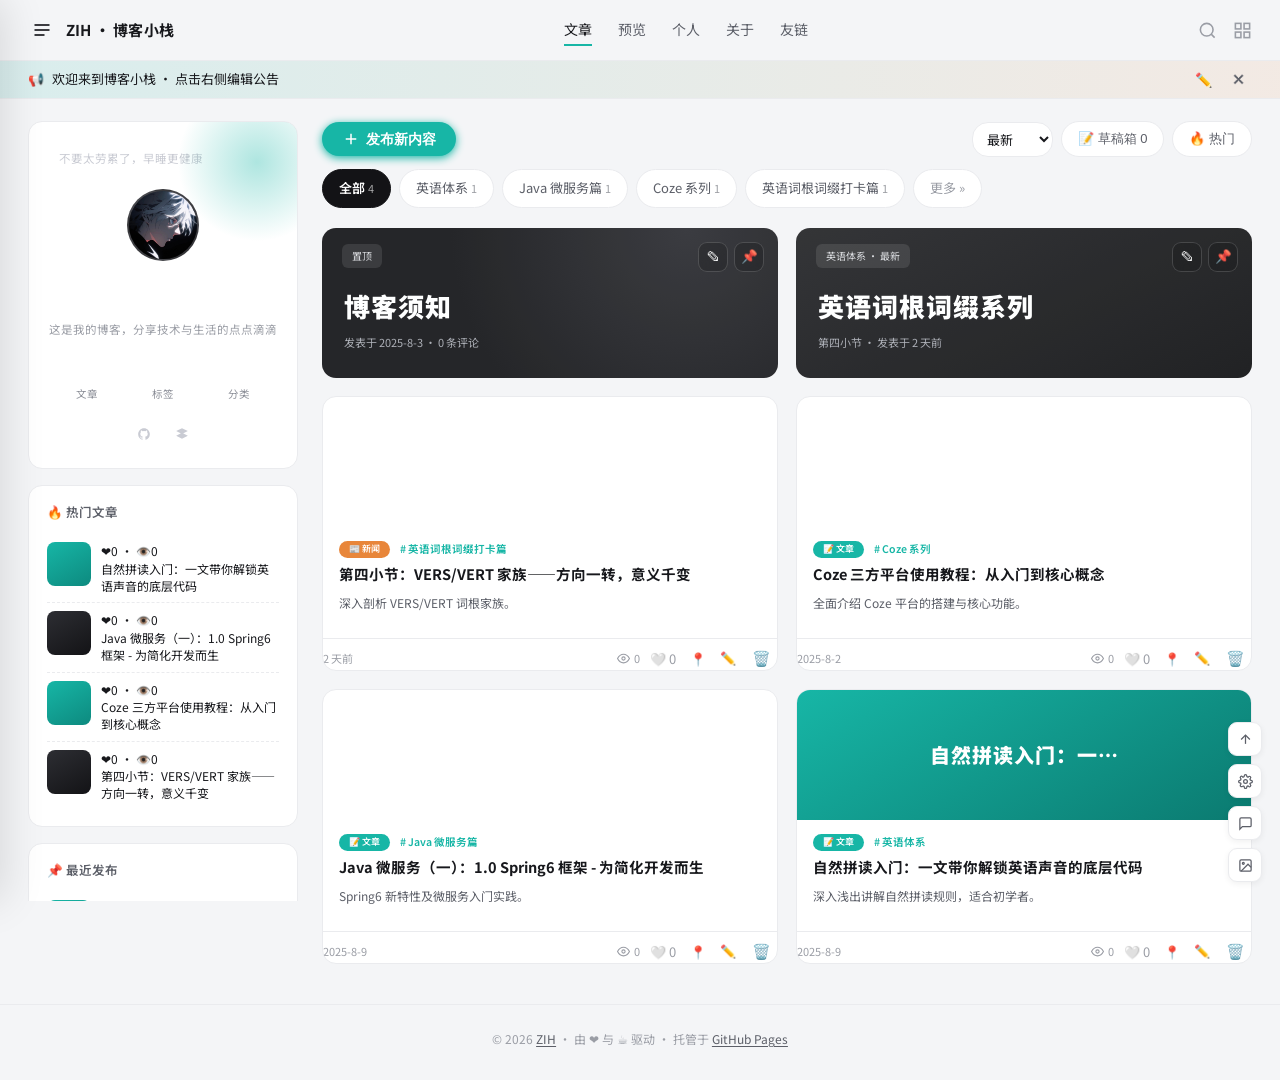
==== index.html @ 69319f66 "Add files via upload" ====
<!DOCTYPE html>
<html lang="zh-CN">
<head>
    <meta charset="UTF-8" />
    <meta name="viewport" content="width=device-width, initial-scale=1.0" />
    <title>ZIH · 博客小栈</title>
    <meta name="description" content="ZIH 的个人博客，分享技术与生活的点点滴滴" />
    <meta name="author" content="ZIH" />
    <meta name="theme-color" content="#17b6a6" />
    <meta property="og:type" content="website" />
    <meta property="og:title" content="ZIH · 博客小栈" />
    <meta property="og:description" content="分享技术与生活的点点滴滴" />
    <meta property="og:locale" content="zh_CN" />
    <meta name="twitter:card" content="summary" />
    <link rel="manifest" href="manifest.json" />
    <link rel="apple-touch-icon" href="data:image/svg+xml,<svg xmlns='http://www.w3.org/2000/svg' viewBox='0 0 100 100'><rect fill='%2317b6a6' width='100' height='100' rx='20'/><text y='68' x='50' text-anchor='middle' font-size='50' fill='white'>Z</text></svg>" />
    <link rel="preconnect" href="https://fonts.googleapis.com" />
    <link href="https://fonts.googleapis.com/css2?family=Noto+Sans+SC:wght@400;500;600;700;900&family=Zen+Kaku+Gothic+New:wght@500;700;900&display=swap" rel="stylesheet" />
    <link rel="icon" href="data:image/svg+xml,<svg xmlns='http://www.w3.org/2000/svg' viewBox='0 0 24 24' fill='none' stroke='%2317181c' stroke-width='2'><line x1='3' y1='6' x2='21' y2='6'/><line x1='3' y1='12' x2='21' y2='12'/><line x1='3' y1='18' x2='15' y2='18'/></svg>" />
    <link rel="alternate" type="application/rss+xml" title="ZIH 博客 RSS" href="#" id="rssLinkHint" />
    <link rel="stylesheet" href="css/style.css" />

</head>
<body>

    <!-- 阅读进度条 -->
    <div class="read-progress" id="readProgress" aria-hidden="true"></div>

    <!-- ===== TOP BAR ===== -->
    <header class="topbar">
        <div class="brand">
            <button class="sidebar-toggle" id="sidebarToggle" aria-label="切换侧边栏">
                <svg viewBox="0 0 24 24" fill="none" stroke="currentColor" stroke-width="2">
                    <line x1="3" y1="6" x2="21" y2="6" />
                    <line x1="3" y1="12" x2="21" y2="12" />
                    <line x1="3" y1="18" x2="21" y2="18" />
                </svg>
            </button>
            <button class="menu-toggle" id="menuToggle" aria-label="展开分类菜单">
                <svg viewBox="0 0 24 24" fill="none" stroke="currentColor" stroke-width="2">
                    <line x1="3" y1="6" x2="21" y2="6" />
                    <line x1="3" y1="12" x2="21" y2="12" />
                    <line x1="3" y1="18" x2="15" y2="18" />
                </svg>
            </button>
            <span class="brand-text">ZIH · 博客小栈</span>
        </div>
        <nav class="toplinks">
            <a href="#" data-tab="blog" class="active">文章</a>
            <a href="#" data-tab="gallery">预览</a>
            <a href="#" data-tab="personal">个人</a>
            <a href="#" data-tab="about">关于</a>
            <a href="#" data-tab="links">友链</a>
        </nav>
        <div class="topicons">
            <svg id="icon-search" viewBox="0 0 24 24" fill="none" stroke="currentColor" stroke-width="2" role="button" aria-label="搜索文章" title="点击查看文章">
                <circle cx="11" cy="11" r="8" />
                <line x1="21" y1="21" x2="16.65" y2="16.65" />
            </svg>
            <svg id="icon-grid" viewBox="0 0 24 24" fill="none" stroke="currentColor" stroke-width="2" role="button" aria-label="查看相册" title="点击查看相册">
                <rect x="3" y="3" width="7" height="7" />
                <rect x="14" y="3" width="7" height="7" />
                <rect x="14" y="14" width="7" height="7" />
                <rect x="3" y="14" width="7" height="7" />
            </svg>
        </div>
    </header>

    <!-- 公告条 -->
    <div class="announce-bar" id="announceBar">
        <span class="announce-icon">📢</span>
        <span class="announce-text" id="announceText" contenteditable="false">欢迎来到博客小栈 · 点击右侧编辑公告</span>
        <button type="button" class="announce-edit" id="announceEditBtn" title="编辑公告">✏️</button>
        <button type="button" class="announce-close" id="announceCloseBtn" title="关闭">✕</button>
    </div>

    <!-- ===== 分类侧滑菜单 ===== -->
    <div class="menu-overlay" id="menuOverlay"></div>
    <div class="menu-panel" id="menuPanel">
        <div class="menu-header">
            <h3>📂 分类</h3>
            <button class="close-btn" id="menuCloseBtn">✕</button>
        </div>
        <div class="menu-body" id="menuBody"></div>
        <div class="menu-footer">
            <span>共 <span id="menuTotalPosts">0</span> 篇文章</span>
        </div>
    </div>

    <!-- ===== 移动端侧边栏遮罩 ===== -->
    <div class="sidebar-overlay" id="sidebarOverlay"></div>

    <!-- ===== MAIN LAYOUT ===== -->
    <div class="shell">

        <!-- SIDEBAR -->
        <aside class="sidebar-wrapper" id="sidebarWrapper">
            <div class="sidebar-scroll">
                <div class="card profile">
                    <span class="greet" id="sidebarGreet" contenteditable="true" title="点击编辑问候语">不要太劳累了，早睡更健康</span>
                    <div class="avatar-wrapper" id="avatarUpload" title="点击上传头像">
                        <div class="avatar-content" id="avatarContent">
                            <svg viewBox="0 0 24 24" fill="none" stroke="currentColor" stroke-width="1.6">
                                <circle cx="12" cy="8" r="4" />
                                <path d="M4 21c0-4.4 3.6-8 8-8s8 3.6 8 8" />
                            </svg>
                            <img id="avatarImg" src="" alt="头像" style="display:none;" />
                        </div>
                        <div class="avatar-hint">点击更换</div>
                        <div class="avatar-badge">✎</div>
                    </div>
                    <input type="file" id="avatarInput" accept="image/*" style="display:none;" />
                    <div class="pname-wrap">
                        <div class="pname" id="profileName" contenteditable="true" spellcheck="false">ZIH</div>
                        <span class="edit-hint">点击编辑名字</span>
                    </div>
                    <div class="pbio">这是我的博客，分享技术与生活的点点滴滴</div>
                    <div class="pstats">
                        <div><b id="total-articles">0</b><span>文章</span></div>
                        <div><b>23</b><span>标签</span></div>
                        <div><b>41</b><span>分类</span></div>
                    </div>
                    <div class="psocial">
                        <a href="#" aria-label="GitHub">
                            <svg viewBox="0 0 24 24" fill="currentColor">
                                <path d="M12 2C6.48 2 2 6.58 2 12.25c0 4.53 2.87 8.37 6.84 9.73.5.1.68-.22.68-.5v-1.75c-2.78.62-3.37-1.36-3.37-1.36-.46-1.2-1.11-1.52-1.11-1.52-.91-.64.07-.63.07-.63 1 .07 1.53 1.05 1.53 1.05.9 1.57 2.34 1.12 2.91.86.09-.66.35-1.12.64-1.38-2.22-.26-4.56-1.14-4.56-5.07 0-1.12.39-2.04 1.03-2.76-.1-.26-.45-1.31.1-2.72 0 0 .84-.28 2.75 1.05a9.3 9.3 0 0 1 5 0c1.9-1.33 2.75-1.05 2.75-1.05.55 1.41.2 2.46.1 2.72.64.72 1.03 1.64 1.03 2.76 0 3.94-2.34 4.8-4.57 5.06.36.32.68.94.68 1.9v2.82c0 .28.18.6.69.5C19.13 20.6 22 16.77 22 12.25 22 6.58 17.52 2 12 2Z" />
                            </svg>
                        </a>
                        <a href="#" aria-label="RSS">
                            <svg viewBox="0 0 24 24" fill="currentColor">
                                <path d="M12 2 2 7l10 5 10-5-10-5Zm0 8L2 15l10 5 10-5-10-5Z" />
                            </svg>
                        </a>
                    </div>
                </div>

                <div class="card sidebox">
                    <h4>🔥 热门文章</h4>
                    <div id="hot-posts"></div>
                </div>
                <div class="card sidebox">
                    <h4>📌 最近发布</h4>
                    <div id="recent-posts"></div>
                </div>

                <div class="card quote-card">
                    <h4>💬 今日一言</h4>
                    <p class="daily-quote" id="dailyQuote">加载中…</p>
                    <button type="button" class="quote-refresh" id="quoteRefresh" title="换一句">换一句</button>
                </div>

                <div class="card music-card">
                    <h4>🎵 音乐框</h4>
                    <div class="music-upload-area" id="musicUploadArea">
                        <span>点击上传音乐</span>
                        <input type="file" id="musicInput" accept="audio/*" style="display:none;" />
                    </div>
                    <div class="music-controls" id="musicControls">
                        <audio id="audioPlayer" loop style="display:none;"></audio>
                        <div class="row">
                            <button class="btn-play" id="playBtn">▶ 播放</button>
                            <span class="music-status" id="musicStatus">未加载</span>
                            <span class="music-time" id="musicTime">00:00 / 00:00</span>
                        </div>
                        <div class="music-progress" id="progressBar">
                            <div class="progress-fill" id="progressFill"></div>
                        </div>
                        <div class="row" style="margin-top:6px;">
                            <div class="music-volume">
                                <span>🔊</span>
                                <input type="range" id="volumeSlider" min="0" max="1" step="0.05" value="0.8" />
                            </div>
                            <span class="spacer"></span>
                            <button type="button" class="loop-btn active" id="loopBtn" title="循环播放">🔁</button>
                            <button class="delete-btn" id="deleteMusicBtn" title="删除音乐" style="font-size:13px;">🗑️</button>
                        </div>
                    </div>
                </div>

                <div class="card ai-card">
                    <h4>🤖 AI · 在线客服</h4>
                    <div class="ai-mode-toggle">
                        <button class="mode-btn active" data-mode="ai">🤖 AI</button>
                        <button class="mode-btn" data-mode="human">👤 人工</button>
                    </div>
                    <div class="ai-chat-box" id="aiChatBox">
                        <div class="msg bot">你好！我是 AI 助手，有什么可以帮助你的？</div>
                    </div>
                    <div class="ai-input-row">
                        <input type="text" id="aiInput" placeholder="输入消息..." autocomplete="off" />
                        <button type="button" id="aiSendBtn" onclick="window.aiSend && window.aiSend(event)">发送</button>
                    </div>
                    <div class="ai-status" id="aiStatus">当前模式：AI 自动回复</div>
                </div>

                <div class="card data-card">
                    <h4>💾 数据管理</h4>
                    <div class="data-actions">
                        <button class="btn-export" id="exportDataBtn">📤 导出数据</button>
                        <button class="btn-import" id="importDataBtn">📥 导入数据</button>
                        <button class="btn-export" id="exportRssBtn" type="button" style="background:#e8863a;">📡 导出 RSS</button>
                        <input type="file" id="importFileInput" accept=".json" style="display:none;" />
                    </div>
                    <div class="data-hint">
                        💡 导出 JSON 备份；RSS 可订阅。也可从下方粘贴远程 JSON 地址同步。
                    </div>
                    <div class="cloud-sync-row">
                        <input type="url" id="cloudJsonUrl" placeholder="远程 JSON 地址（如 Gist raw）" />
                        <button type="button" class="btn-import" id="cloudPullBtn">☁️ 拉取</button>
                    </div>
                </div>

                <div class="card data-card">
                    <h4>📊 访问统计</h4>
                    <div class="visit-stats" id="visitStats">
                        <div><b id="statToday">0</b><span>今日</span></div>
                        <div><b id="statTotal">0</b><span>累计</span></div>
                        <div><b id="statPosts">0</b><span>文章</span></div>
                    </div>
                    <div class="data-hint">仅统计本机浏览器访问（localStorage）</div>
                </div>

                <div class="card theme-card">
                    <h4>🎨 主题切换</h4>
                    <div class="theme-grid" id="themeGrid">
                        <button class="theme-btn active" data-theme="light" title="白天">
                            <span class="theme-dot" style="background:#f4f5f7;border-color:#eaebee;"></span>
                            <span class="theme-name">☀️ 白天</span>
                        </button>
                        <button class="theme-btn" data-theme="dark" title="黑夜">
                            <span class="theme-dot" style="background:#1a1a1e;border-color:#2a2a30;"></span>
                            <span class="theme-name">🌙 黑夜</span>
                        </button>
                        <button class="theme-btn" data-theme="warm" title="暖阳">
                            <span class="theme-dot" style="background:#fdf6ee;border-color:#f0e6d8;"></span>
                            <span class="theme-name">🌅 暖阳</span>
                        </button>
                        <button class="theme-btn" data-theme="forest" title="森林">
                            <span class="theme-dot" style="background:#eef5ee;border-color:#d8e8d8;"></span>
                            <span class="theme-name">🌲 森林</span>
                        </button>
                        <button class="theme-btn" data-theme="ocean" title="海洋">
                            <span class="theme-dot" style="background:#eef4f8;border-color:#d8e4ec;"></span>
                            <span class="theme-name">🌊 海洋</span>
                        </button>
                        <button class="theme-btn" data-theme="sakura" title="樱花">
                            <span class="theme-dot" style="background:#fdf0f0;border-color:#f0d8d8;"></span>
                            <span class="theme-name">🌸 樱花</span>
                        </button>
                        <button class="theme-btn" data-theme="violet" title="紫罗兰">
                            <span class="theme-dot" style="background:#f4eef8;border-color:#e8d8ec;"></span>
                            <span class="theme-name">💜 紫罗兰</span>
                        </button>
                        <button class="theme-btn" data-theme="system" title="跟随系统">
                            <span class="theme-dot" style="background:linear-gradient(135deg,#f4f5f7 50%,#1a1a1e 50%);border-color:#9a9da5;"></span>
                            <span class="theme-name">💻 系统</span>
                        </button>
                    </div>
                    <div class="theme-current" id="themeCurrent">当前主题：<strong>☀️ 白天</strong></div>
                    <label class="holiday-toggle"><input type="checkbox" id="holidayThemeToggle" checked /> 节日自动换肤</label>
                </div>

            </div>
        </aside>

        <!-- MAIN CONTENT -->
        <main>
            <div id="blog-content" class="active">
                <div class="search-bar" id="searchBar">
                    <div class="search-input-wrap">
                        <svg class="search-icon" viewBox="0 0 24 24" fill="none" stroke="currentColor" stroke-width="2">
                            <circle cx="11" cy="11" r="8" />
                            <line x1="21" y1="21" x2="16.65" y2="16.65" />
                        </svg>
                        <input type="text" id="searchInput" placeholder="搜索标题、分类、摘要、正文..." autocomplete="off" />
                        <button type="button" class="search-clear" id="searchClear" title="清除" style="display:none;">✕</button>
                    </div>
                    <span class="search-hint" id="searchHint"></span>
                </div>
                <div class="toolbar">
                    <button class="btn-publish" id="openPublishBtn">
                        <svg viewBox="0 0 24 24" fill="none" stroke="currentColor" stroke-width="2">
                            <path d="M12 5v14" />
                            <path d="M5 12h14" />
                        </svg>
                        发布新内容
                    </button>
                    <div class="toolbar-right">
                        <select id="sortSelect" class="sort-select" title="排序">
                            <option value="newest">最新</option>
                            <option value="likes">按点赞</option>
                            <option value="views">按阅读</option>
                        </select>
                        <button type="button" class="pill" id="draftBoxBtn">📝 草稿箱 <span id="draftCount">0</span></button>
                        <button type="button" class="pill" id="hotListBtn">🔥 热门</button>
                    </div>
                    <div class="pillbar" id="pillbar"></div>
                </div>

                <div class="featured" id="featuredCards">
                    <div class="fcard dark1" data-featured-id="notice">
                        <div class="fcard-tools">
                            <button type="button" class="fcard-tool" data-featured-edit="notice" title="自定义">✎</button>
                            <button type="button" class="fcard-tool" data-featured-pin="notice" title="置顶">📌</button>
                        </div>
                        <span class="tag" data-featured-field="tag">置顶</span>
                        <div class="big" data-featured-field="title">博客须知</div>
                        <div class="meta" data-featured-field="meta">发表于 2025-8-3 · 0 条评论</div>
                    </div>
                    <div class="fcard dark2" data-featured-id="roots">
                        <div class="fcard-tools">
                            <button type="button" class="fcard-tool" data-featured-edit="roots" title="自定义">✎</button>
                            <button type="button" class="fcard-tool" data-featured-pin="roots" title="置顶">📌</button>
                        </div>
                        <span class="tag" data-featured-field="tag">英语体系 · 最新</span>
                        <div class="big" data-featured-field="title">英语词根词缀系列</div>
                        <div class="meta" data-featured-field="meta">第四小节 · 发表于 2 天前</div>
                    </div>
                </div>

                <!-- 特色卡片自定义 -->
                <div class="modal-overlay" id="featuredEditModal">
                    <div class="modal featured-edit-modal">
                        <div class="modal-header">
                            <h3>自定义特色卡片</h3>
                            <button type="button" class="close-btn" id="closeFeaturedEditBtn">✕</button>
                        </div>
                        <form id="featuredEditForm">
                            <input type="hidden" id="featuredEditId">
                            <label>卡片标题</label>
                            <input type="text" id="featuredTitleInput" maxlength="40" required>
                            <label>标签</label>
                            <input type="text" id="featuredTagInput" maxlength="30">
                            <label>副标题 / 说明</label>
                            <input type="text" id="featuredMetaInput" maxlength="80">
                            <label class="featured-check"><input type="checkbox" id="featuredPinnedInput"> 📌 置顶这张卡片</label>
                            <div class="actions">
                                <button type="button" class="btn-cancel" id="cancelFeaturedEditBtn">取消</button>
                                <button type="submit" class="btn-submit">保存修改</button>
                            </div>
                        </form>
                    </div>
                </div>

                <div class="grid" id="post-grid"></div>
            </div>

            <div id="gallery">
                <div class="gallery-header">
                    <div class="header-actions">
                        <div>
                            <h2>📷 预览集</h2>
                            <p>上传图片/多种视频格式，或嵌入 B 站视频、添加云盘链接（大文件推荐）</p>
                        </div>
                        <div class="gallery-upload-btns">
                            <button class="btn-upload" id="uploadImageBtn">
                                📤 上传图片
                                <input type="file" id="imageInput" accept="image/*" multiple />
                            </button>
                            <button class="btn-upload btn-upload-video" id="uploadVideoBtn">
                                🎬 上传视频
                                <input type="file" id="videoInput" accept="video/*,.mp4,.webm,.mov,.m4v,.ogv,.ogg,.mkv,.avi,.mpg,.mpeg,.ts,.mts,.m2ts,.3gp,.3g2,.flv,.f4v,.wmv" multiple />
                            </button>
                            <button class="btn-upload btn-upload-bili" id="addBiliBtn" type="button" onclick="window.openBiliModal && window.openBiliModal(event)">
                                📺 嵌入 B 站
                            </button>
                            <button class="btn-upload btn-upload-cloud" id="addCloudBtn" type="button" onclick="window.openCloudModal && window.openCloudModal(event)">
                                ☁️ 云盘
                            </button>
                            <button class="btn-upload" id="syncGalleryBtn" type="button" onclick="window.syncGalleryFromRepo && window.syncGalleryFromRepo()" style="background:#6a6d75;">
                                🔄 同步仓库图集
                            </button>
                        </div>
                    </div>
                </div>
                <div class="gallery-filters" id="galleryFilters">
                    <button type="button" class="pill active" data-media="all">全部</button>
                    <button type="button" class="pill" data-media="image">仅图片</button>
                    <button type="button" class="pill" data-media="video">仅视频</button>
                    <button type="button" class="pill" data-media="bilibili">仅 B 站</button>
                    <button type="button" class="pill" data-media="cloud">仅云盘</button>
                </div>
                <div class="gallery-grid" id="gallery-grid"></div>
            </div>

            <div id="personal">
                <div class="personal-header">
                    <div class="avatar-large">
                        <svg viewBox="0 0 24 24" fill="none" stroke="currentColor" stroke-width="1.6">
                            <circle cx="12" cy="8" r="4" />
                            <path d="M4 21c0-4.4 3.6-8 8-8s8 3.6 8 8" />
                        </svg>
                    </div>
                    <h2>ZIH</h2>
                    <div class="bio">全栈开发者 · 热爱技术与生活</div>
                    <div class="tags">
                        <span># 前端</span>
                        <span># 后端</span>
                        <span># 英语</span>
                        <span># 摄影</span>
                    </div>
                </div>
                <div class="community-section social-chat-section">
                    <div class="community-header">
                        <div>
                            <h3>💬 聊天中心</h3>
                            <p class="community-desc">群组、私聊式访客大厅统一在这里交流；聊天记录保存在当前浏览器本地。</p>
                        </div>
                        <button type="button" class="btn-add-mini" id="addGroupBtn">➕ 创建群组</button>
                    </div>
                    <div class="chat-layout chat-center-layout">
                        <aside class="chat-list" id="chat-list"></aside>
                        <section class="chat-window">
                            <div class="chat-empty" id="chat-empty">选择一个聊天频道开始交流</div>
                            <div id="chat-active" style="display:none;height:100%;">
                                <div class="chat-head">
                                    <div><strong id="chat-title">聊天</strong><span id="chat-meta">本地聊天</span></div>
                                    <div class="chat-head-actions">
                                        <button type="button" id="chatManageBtn" class="chat-head-btn" style="display:none;">⚙️ 群设置</button>
                                        <button type="button" id="chatClearBtn" class="chat-head-btn">清空记录</button>
                                    </div>
                                </div>
                                <div class="chat-messages" id="chat-messages"></div>
                                <form class="chat-compose" id="chatForm">
                                    <input id="chatName" type="text" placeholder="你的昵称" maxlength="24" />
                                    <input id="chatInput" type="text" placeholder="输入消息…" maxlength="500" autocomplete="off" required />
                                    <button type="submit">发送</button>
                                </form>
                            </div>
                        </section>
                    </div>
                    <div class="chat-center-tip">👋 <strong>访客大厅</strong>：所有访客都可以在这里留言聊天；<strong>群组</strong>：创建自己的主题群并在对应频道交流。</div>
                </div>

                <div class="community-section" style="margin-top:26px;">
                    <div class="community-header">
                        <div>
                            <h3>📌 贴吧</h3>
                            <p class="community-desc">保留原有贴吧入口</p>
                        </div>
                        <button type="button" class="btn-add-mini" id="addTiebaBtn">➕ 添加贴吧</button>
                    </div>
                    <div class="community-grid" id="tieba-grid"></div>
                </div>


            </div>

            <div id="links">
                <div class="about-header">
                    <div>
                        <h2>🔗 友情链接</h2>
                        <p style="color:var(--ink-soft);font-size:14px;">交换友链，发现更多有趣的站点</p>
                    </div>
                    <button class="btn-add-contact" id="addLinkBtn" type="button">➕ 添加友链</button>
                </div>
                <div class="community-grid" id="links-grid"></div>
            </div>

            <div id="about">
                <div class="about-header">
                    <div>
                        <h2>📇 联系方式</h2>
                        <p style="color:var(--ink-soft);font-size:14px;">管理你的社交联系方式，上传二维码或图片</p>
                    </div>
                    <button class="btn-add-contact" id="addContactBtn">➕ 添加联系方式</button>
                </div>
                <div class="contact-grid" id="contact-grid"></div>
            </div>

        </main>
    </div>

    <!-- ===== 发布模态框（增强版） ===== -->
    <div class="modal-overlay" id="publishModal">
        <div class="modal">
            <h2 id="publishModalTitle">✏️ 发布新内容</h2>
            <p class="sub">支持写文章、新闻，富文本编辑，封面图，草稿</p>
            <form id="publishForm">
                <input type="hidden" id="editPostId" value="" />
                <!-- 类型切换 -->
                <label>内容类型</label>
                <div class="type-toggle">
                    <button type="button" class="type-btn active" data-type="article">📝 文章</button>
                    <button type="button" class="type-btn" data-type="news">📰 新闻</button>
                </div>

                <label>标题 <span class="required">*</span></label>
                <input type="text" id="postTitle" placeholder="输入标题..." required />

                <label>分类 <span class="required">*</span></label>
                <input type="text" id="postCategory" placeholder="例如：前端技术" required />

                <label>摘要（选填）</label>
                <textarea id="postSummary" placeholder="简短描述内容"></textarea>

                <label>封面图（选填）</label>
                <div class="cover-upload-row">
                    <input type="file" id="coverInput" accept="image/*" />
                    <button type="button" class="btn-cancel" id="clearCoverBtn">清除封面</button>
                </div>
                <div class="cover-preview" id="coverPreview" style="display:none;">
                    <img id="coverPreviewImg" alt="封面预览" />
                </div>
                <input type="hidden" id="coverImageData" value="" />

                <label class="draft-label"><input type="checkbox" id="saveAsDraft" /> 保存为草稿（不公开在列表主视图，可在草稿箱查看）</label>

                <label>正文内容 <span class="required">*</span></label>
                <div class="editor-toolbar" id="editorToolbar">
                    <button type="button" data-cmd="bold" title="加粗"><b>B</b></button>
                    <button type="button" data-cmd="italic" title="斜体"><i>I</i></button>
                    <button type="button" data-cmd="underline" title="下划线"><u>U</u></button>
                    <span class="separator"></span>
                    <button type="button" data-cmd="h2" title="标题2">H2</button>
                    <button type="button" data-cmd="h3" title="标题3">H3</button>
                    <span class="separator"></span>
                    <button type="button" data-cmd="ul" title="无序列表">•</button>
                    <button type="button" data-cmd="ol" title="有序列表">1.</button>
                    <span class="separator"></span>
                    <button type="button" data-cmd="image" title="插入图片">🖼️</button>
                    <button type="button" data-cmd="link" title="插入链接">🔗</button>
                    <button type="button" data-cmd="quote" title="引用">❝</button>
                    <span class="separator"></span>
                    <button type="button" data-cmd="undo" title="撤销">↩</button>
                    <button type="button" data-cmd="redo" title="重做">↪</button>
                    <span class="separator"></span>
                    <button type="button" data-cmd="clear" title="清除格式">✕</button>
                </div>
                <div class="editor-content" id="editorContent" contenteditable="true" placeholder="在这里写正文..."></div>
                <div style="font-size:11px;color:var(--ink-faint);margin-top:4px;text-align:right;">支持粘贴图片、拖拽上传图片</div>

                <label>封面颜色</label>
                <div class="color-options">
                    <label><input type="radio" name="coverColor" value="teal" checked /> <span class="color-swatch" style="background:var(--teal);"></span> 青绿</label>
                    <label><input type="radio" name="coverColor" value="dark" /> <span class="color-swatch" style="background:#1d1d21;"></span> 深色</label>
                    <label><input type="radio" name="coverColor" value="amber" /> <span class="color-swatch" style="background:#e8863a;"></span> 琥珀</label>
                    <label><input type="radio" name="coverColor" value="violet" /> <span class="color-swatch" style="background:#6f6bd6;"></span> 紫罗兰</label>
                    <label><input type="radio" name="coverColor" value="rose" /> <span class="color-swatch" style="background:#e8436e;"></span> 玫瑰</label>
                    <label><input type="radio" name="coverColor" value="sky" /> <span class="color-swatch" style="background:#3b9ae1;"></span> 天蓝</label>
                </div>

                <div class="actions">
                    <button type="button" class="btn-cancel" id="closePublishBtn">取消</button>
                    <button type="submit" class="btn-submit" id="publishSubmitBtn">发布</button>
                </div>
            </form>
        </div>
    </div>

    <!-- ===== 文章详情查看模态框 ===== -->
    <div class="modal-overlay" id="detailModal">
        <div class="modal">
            <div class="detail-header">
                <div>
                    <div class="meta">
                        <span class="badge" id="detailBadge">📝 文章</span>
                        <span id="detailCategory"># 分类</span>
                        <span style="margin-left:10px;" id="detailDate">2026-9-1</span>
                        <span style="margin-left:10px;">👁️ <span id="detailViews">0</span></span>
                    </div>
                    <h3 id="detailTitle">标题</h3>
                </div>
                <button class="close-btn" id="closeDetailBtn" style="font-size:24px;background:none;border:none;color:var(--ink-faint);cursor:pointer;">✕</button>
            </div>
            <div class="detail-content" id="detailContent">
                内容加载中...
            </div>
            <div class="actions" style="margin-top:16px;justify-content:flex-end;display:flex;gap:10px;">
                <button type="button" class="btn-submit" id="editFromDetailBtn">✏️ 编辑</button>
                <button class="btn-cancel" id="closeDetailBtn2">关闭</button>
            </div>
        </div>
    </div>

    <!-- ===== 添加联系方式模态框 ===== -->
    <div class="modal-overlay" id="addContactModal">
        <div class="modal">
            <h2>📇 添加联系方式</h2>
            <p class="sub">选择类型并填写标签</p>
            <form id="addContactForm">
                <label>类型 <span class="required">*</span></label>
                <select id="contactType" required>
                    <option value="wechat">微信</option>
                    <option value="douyin">抖音</option>
                </select>
                <label>标签 <span class="required">*</span></label>
                <input type="text" id="contactLabel" placeholder="例如：微信、抖音" required />
                <div class="actions">
                    <button type="button" class="btn-cancel" id="closeAddContactBtn">取消</button>
                    <button type="submit" class="btn-submit">添加</button>
                </div>
            </form>
        </div>
    </div>

    <!-- ===== 添加友链 ===== -->
    <div class="modal-overlay" id="linkModal">
        <div class="modal">
            <h2>🔗 添加友链</h2>
            <p class="sub">填写站点名称与网址</p>
            <form id="linkForm">
                <label>名称 <span class="required">*</span></label>
                <input type="text" id="linkName" placeholder="站点名称" required />
                <label>网址 <span class="required">*</span></label>
                <input type="url" id="linkUrl" placeholder="https://" required />
                <label>简介（选填）</label>
                <input type="text" id="linkDesc" placeholder="一句话介绍" />
                <div class="actions">
                    <button type="button" class="btn-cancel" id="closeLinkBtn">取消</button>
                    <button type="submit" class="btn-submit">添加</button>
                </div>
            </form>
        </div>
    </div>

    <!-- ===== 添加贴吧 ===== -->
    <div class="modal-overlay" id="tiebaModal">
        <div class="modal">
            <h2>📌 添加贴吧</h2>
            <p class="sub">填写贴吧名称和链接</p>
            <form id="tiebaForm">
                <label>贴吧名称 <span class="required">*</span></label>
                <input type="text" id="tiebaName" placeholder="例如：编程吧" required />
                <label>链接 <span class="required">*</span></label>
                <input type="url" id="tiebaUrl" placeholder="https://tieba.baidu.com/f?kw=..." required />
                <label>简介（选填）</label>
                <input type="text" id="tiebaDesc" placeholder="一句话介绍" />
                <div class="actions">
                    <button type="button" class="btn-cancel" id="closeTiebaBtn">取消</button>
                    <button type="submit" class="btn-submit">添加</button>
                </div>
            </form>
        </div>
    </div>

    <!-- ===== 群聊独立窗口 ===== -->
    <div class="modal-overlay" id="chatModal">
        <div class="modal chat-modal">
            <h2>💬 群聊</h2>
            <p class="sub">本地聊天演示：消息只保存在当前浏览器，不上传服务器。</p>
            <div class="chat-modal-body" id="chatModalBody"></div>
            <div class="actions"><button type="button" class="btn-cancel" id="closeChatBtn">关闭</button></div>
        </div>
    </div>

    <!-- ===== 添加社群 ===== -->
    <div class="modal-overlay" id="groupModal">
        <div class="modal">
            <h2>👥 添加社群</h2>
            <p class="sub">QQ 群、微信群、Discord、Telegram 等</p>
            <form id="groupForm">
                <label>类型</label>
                <select id="groupType">
                    <option value="qq">QQ 群</option>
                    <option value="wechat">微信群</option>
                    <option value="discord">Discord</option>
                    <option value="telegram">Telegram</option>
                    <option value="other">其他</option>
                </select>
                <label>名称 <span class="required">*</span></label>
                <input type="text" id="groupName" placeholder="例如：技术交流群" required />
                <label>链接或号 <span class="required">*</span></label>
                <input type="text" id="groupLink" placeholder="群链接 / 群号 / 邀请链接" required />
                <label>简介（选填）</label>
                <input type="text" id="groupDesc" placeholder="一句话介绍" />
                <div class="actions">
                    <button type="button" class="btn-cancel" id="closeGroupBtn">取消</button>
                    <button type="submit" class="btn-submit">添加</button>
                </div>
            </form>
        </div>
    </div>

    <!-- ===== 嵌入 B 站视频 ===== -->
    <div class="modal-overlay" id="biliModal">
        <div class="modal">
            <h2>📺 嵌入 B 站视频</h2>
            <p class="sub">粘贴 B 站视频链接或 BV 号，无需把大文件传到 GitHub</p>
            <form id="biliForm">
                <label>视频链接或 BV 号 <span class="required">*</span></label>
                <input type="text" id="biliInput" placeholder="例如：https://www.bilibili.com/video/BVxxxxxx 或 BVxxxxxx" required />
                <label>标题（选填）</label>
                <input type="text" id="biliTitle" placeholder="默认使用 BV 号" />
                <div class="actions">
                    <button type="button" class="btn-cancel" id="closeBiliBtn" onclick="window.closeBiliModal && window.closeBiliModal()">取消</button>
                    <button type="submit" class="btn-submit">添加</button>
                </div>
            </form>
        </div>
    </div>

    <!-- ===== 云盘 / 本地云盘 ===== -->
    <div class="modal-overlay" id="cloudModal">
        <div class="modal cloud-modal">
            <h2>☁️ 云盘</h2>
            <p class="sub">连接电脑上的云盘文件夹；如果文件夹由 OneDrive / Google Drive / Dropbox 等同步，也会随系统自动同步。</p>

            <div class="local-cloud-box">
                <div class="local-cloud-head">
                    <div>
                        <strong>💻 本地云盘文件夹</strong>
                        <div class="local-cloud-status" id="localCloudStatus">尚未连接文件夹</div>
                    </div>
                    <span class="local-cloud-dot" id="localCloudDot"></span>
                </div>
                <div class="local-cloud-actions">
                    <button type="button" class="btn-submit" id="chooseCloudFolderBtn">📁 选择文件夹</button>
                    <button type="button" class="btn-submit" id="scanCloudFolderBtn">🔎 扫描视频/图片</button>
                    <button type="button" class="btn-cancel" id="clearCloudFolderBtn">断开</button>
                </div>
                <div class="local-cloud-hint">连接后可扫描本地云盘。支持 MP4 / WebM / MOV / MKV / AVI / TS / MTS / M2TS / FLV / WMV 等。Chrome 原生播放失败时可「🔄 自动转码」为 MP4（H.264 + AAC），也可交给 VLC / PotPlayer / MPC-HC / mpv 等外接播放器。请先运行压缩包内的「启动系统播放器助手.bat」。</div>
                <div class="external-player-box">
                    <div class="external-player-head"><strong>🎬 外接播放器</strong><span id="externalPlayerStatus">助手未连接</span></div>
                    <div class="external-player-row">
                        <select id="externalPlayerSelect">
                            <option value="default">Windows 默认播放器</option>
                            <option value="vlc">VLC</option>
                            <option value="potplayer">PotPlayer</option>
                            <option value="mpchc">MPC-HC</option>
                            <option value="mpv">mpv</option>
                            <option value="custom">自定义播放器</option>
                        </select>
                        <input id="externalPlayerPath" type="text" placeholder="自定义播放器 .exe 路径（可选）" />
                        <button type="button" class="btn-submit" id="saveExternalPlayerBtn">保存</button>
                    </div>
                    <div class="local-cloud-hint">助手会自动尝试检测常见安装路径；自定义播放器填入 .exe 完整路径即可。这样不再依赖 Windows 文件关联。</div>
                </div>
            </div>

            <div class="cloud-divider"><span>或添加远程网盘分享链接</span></div>
            <form id="cloudForm">
                <label>网盘类型</label>
                <select id="cloudPan">
                    <option value="百度网盘">百度网盘</option>
                    <option value="阿里云盘">阿里云盘</option>
                    <option value="夸克网盘">夸克网盘</option>
                    <option value="迅雷云盘">迅雷云盘</option>
                    <option value="其他">其他</option>
                </select>
                <label>分享链接 <span class="required">*</span></label>
                <input type="text" id="cloudInput" placeholder="例如：https://pan.baidu.com/s/xxxxxx" required />
                <label>提取码（选填）</label>
                <input type="text" id="cloudCode" placeholder="例如：a1b2" maxlength="12" />
                <label>标题（选填）</label>
                <input type="text" id="cloudTitle" placeholder="默认使用网盘类型" />
                <div class="actions">
                    <button type="button" class="btn-cancel" id="closeCloudBtn" onclick="window.closeCloudModal && window.closeCloudModal()">取消</button>
                    <button type="submit" class="btn-submit">添加</button>
                </div>
            </form>
        </div>
    </div>

    <!-- ===== 媒体预览（图片/视频）模态框 ===== -->
    <div class="modal-overlay" id="mediaModal">
        <div class="modal media-modal">
            <div class="media-modal-header">
                <h3 id="mediaModalTitle">预览</h3>
                <div class="media-modal-actions">
                    <button type="button" class="media-system-btn" id="mediaSystemPlayerBtn" title="用 Windows 默认播放器打开" style="display:none;">🖥️ 默认播放器</button>
                    <button type="button" class="media-external-btn" id="mediaExternalPlayerBtn" title="用外接播放器打开" style="display:none;">🎬 外接播放器</button>
                    <button type="button" class="media-transcode-btn" id="mediaTranscodeBtn" title="用 FFmpeg 自动转成 Chrome 兼容 MP4" style="display:none;">🔄 自动转码</button>
                    <button type="button" class="media-fs-btn" id="mediaFullscreenBtn" title="全屏">⛶ 全屏</button>
                    <button type="button" class="close-btn" id="closeMediaBtn" style="font-size:22px;background:none;border:none;color:var(--ink-faint);cursor:pointer;">✕</button>
                </div>
            </div>
            <div class="media-nav-row">
                <button type="button" class="media-nav-btn" id="mediaPrevBtn">‹ 上一张</button>
                <button type="button" class="media-nav-btn" id="mediaNextBtn">下一张 ›</button>
            </div>
            <div class="media-modal-body" id="mediaModalBody">
                <!-- 动态插入 img 或 video -->
            </div>
            <p class="media-modal-tip">点击视频可播放/暂停 · 点「全屏」进入全屏播放</p>
        </div>
    </div>

    <!-- ===== FOOTER ===== -->
    <footer class="site-footer">
        <p>
            © 2026 <a href="/">ZIH</a> ·
            由 ❤️ 与 ☕ 驱动 ·
            托管于 <a href="https://pages.github.com" target="_blank" rel="noopener">GitHub Pages</a>
        </p>
    </footer>

    <!-- ===== RIGHT RAIL ===== -->
    <div class="rail">
        <a href="#" aria-label="回到顶部" class="rail-top" id="railTopBtn" onclick="window.scrollTo({top:0,behavior:'smooth'});return false;">
            <svg viewBox="0 0 24 24" fill="none" stroke="currentColor" stroke-width="2">
                <line x1="12" y1="5" x2="12" y2="19" />
                <polyline points="19 12 12 5 5 12" />
            </svg>
        </a>
        <a href="#" aria-label="设置" id="railSettingsBtn">
            <svg viewBox="0 0 24 24" fill="none" stroke="currentColor" stroke-width="2">
                <circle cx="12" cy="12" r="3" />
                <path d="M19.4 15a1.7 1.7 0 0 0 .34 1.87l.06.06a2 2 0 1 1-2.83 2.83l-.06-.06a1.7 1.7 0 0 0-1.87-.34 1.7 1.7 0 0 0-1 1.55V21a2 2 0 0 1-4 0v-.09A1.7 1.7 0 0 0 9 19.4a1.7 1.7 0 0 0-1.87.34l-.06.06a2 2 0 1 1-2.83-2.83l.06-.06A1.7 1.7 0 0 0 4.6 15a1.7 1.7 0 0 0-1.55-1H3a2 2 0 0 1 0-4h.09A1.7 1.7 0 0 0 4.6 9a1.7 1.7 0 0 0-.34-1.87l-.06-.06A2 2 0 1 1 7.03 4.24l.06.06A1.7 1.7 0 0 0 9 4.64a1.7 1.7 0 0 0 1-1.55V3a2 2 0 0 1 4 0v.09a1.7 1.7 0 0 0 1 1.55 1.7 1.7 0 0 0 1.87-.34l.06-.06a2 2 0 1 1 2.83 2.83l-.06.06A1.7 1.7 0 0 0 19.4 9a1.7 1.7 0 0 0 1.55 1H21a2 2 0 0 1 0 4h-.09a1.7 1.7 0 0 0-1.55 1Z" />
            </svg>
        </a>
        <a href="#" aria-label="评论" id="railCommentBtn">
            <svg viewBox="0 0 24 24" fill="none" stroke="currentColor" stroke-width="2">
                <path d="M21 15a2 2 0 0 1-2 2H7l-4 4V5a2 2 0 0 1 2-2h14a2 2 0 0 1 2 2z" />
            </svg>
        </a>
        <a href="#" aria-label="图片">
            <svg viewBox="0 0 24 24" fill="none" stroke="currentColor" stroke-width="2">
                <rect x="3" y="3" width="18" height="18" rx="2" />
                <circle cx="8.5" cy="8.5" r="1.5" />
                <path d="m21 15-5-5L5 21" />
            </svg>
        </a>
    </div>

    <!-- ===== 右下角快捷按钮设置 ===== -->
    <div class="rail-settings-panel" id="railSettingsPanel" aria-hidden="true">
        <div class="rail-settings-head">
            <strong>快捷按钮</strong>
            <button type="button" id="closeRailSettings" aria-label="关闭">✕</button>
        </div>
        <label><input type="checkbox" id="toggleRailTop"> <span>显示「向上的箭头」</span></label>
        <label><input type="checkbox" id="toggleRailSettings"> <span>显示「⚙️ 设置」</span></label>
        <label><input type="checkbox" id="toggleRailComment"> <span>显示「评论」</span></label>
        <p>关闭后会立即隐藏对应按钮，设置会自动保存。</p>
    </div>

    <!-- ============================================================ -->
    <!-- ===== JavaScript ===== -->
    
    <!-- 移动端底部导航 -->
    <nav class="bottom-nav" id="bottomNav">
        <button type="button" class="bnav-item active" data-tab="blog" aria-label="文章">
            <span class="bnav-icon">📝</span>
            <span class="bnav-label">文章</span>
        </button>
        <button type="button" class="bnav-item" data-tab="gallery" aria-label="预览">
            <span class="bnav-icon">📷</span>
            <span class="bnav-label">预览</span>
        </button>
        <button type="button" class="bnav-item" data-tab="personal" aria-label="留言">
            <span class="bnav-icon">💬</span>
            <span class="bnav-label">留言</span>
        </button>
        <button type="button" class="bnav-item" data-tab="about" aria-label="关于">
            <span class="bnav-icon">📇</span>
            <span class="bnav-label">关于</span>
        </button>
        <button type="button" class="bnav-item" data-tab="links" aria-label="友链">
            <span class="bnav-icon">🔗</span>
            <span class="bnav-label">友链</span>
        </button>
    </nav>

    <script src="js/app.js"></script>



<!-- ZIH GitHub Pages 登录/后台桥接 -->
<script>
(function(){
  const s=JSON.parse(localStorage.getItem('zih_session_v1')||'null');
  window.ZIH_SESSION=s;
  window.ZIH_LOGOUT=function(){localStorage.removeItem('zih_session_v1');location.href='login.html'};
})();
</script>

</body>
</html>
---- css/style.css ----
/* ===== 全局重置 & 变量 ===== */
        :root {
            --bg: #f4f5f7;
            --panel: #ffffff;
            --ink: #17181c;
            --ink-soft: #5c5f68;
            --ink-faint: #9a9da5;
            --line: #eaebee;
            --teal: #17b6a6;
            --teal-hover: #0f9e8f;
            --shadow: rgba(0,0,0,0.06);
            --shadow-strong: rgba(0,0,0,0.12);
            --radius: 14px;
            --menu-width: 280px;
            --sidebar-width: 272px;
            --topbar-bg: rgba(244,245,247,0.86);
            --modal-overlay: rgba(0,0,0,0.4);
            --avatar-bg: linear-gradient(145deg, #2a2b31, #0d0d10);
            --profile-gradient: linear-gradient(160deg, #131316, #0a0a0c 85%);
            --profile-accent: rgba(23,182,166,0.35);
            --greet-bg: rgba(255,255,255,0.08);
            --social-bg: rgba(255,255,255,0.08);
            --social-hover: rgba(255,255,255,0.18);
            --avatar-border: rgba(255,255,255,0.15);
            --fcard-dark1: radial-gradient(circle at 80% 0%, #2b2b30, #131316 60%);
            --fcard-dark2: linear-gradient(155deg, #232326, #0f0f11);
            --fcard-tag: rgba(255,255,255,0.1);
            --music-volume-track: #e0e0e0;
            --ai-chat-bg: #f0f0f2;
            --ai-msg-bot: #ffffff;
            --ai-msg-user: #17b6a6;
            --ai-msg-system: #e8863a;
            --pill-active: #131316;
            --pill-active-text: #ffffff;
            --pill-hover: #e8e8ea;
            --input-bg: #f4f5f7;
            --input-focus: #ffffff;
            --input-border: #eaebee;
            --input-focus-border: #17b6a6;
            --delete-hover-bg: #fee2e2;
            --delete-hover-color: #dc2626;
            --btn-cancel-bg: #f4f5f7;
            --btn-cancel-hover: #eaebee;
            --rail-bg: #ffffff;
            --rail-border: #eaebee;
            --rail-hover-bg: #131316;
            --rail-hover-color: #ffffff;
            --footer-border: #eaebee;
            --menu-item-hover: #f4f5f7;
            --menu-item-active-bg: rgba(23,182,166,0.1);
            --menu-item-active-color: #17b6a6;
            --menu-item-count-bg: #f4f5f7;
            --menu-item-count-active: rgba(23,182,166,0.15);
            --sidebar-overlay: rgba(0,0,0,0.4);
            --music-upload-border: #eaebee;
            --music-upload-hover-bg: rgba(23,182,166,0.04);
            --mode-btn-bg: #f4f5f7;
            --mode-btn-border: #eaebee;
            --mode-btn-active-bg: #17b6a6;
            --mode-btn-active-color: #ffffff;
            --mode-btn-hover-border: #17b6a6;
            --data-btn-bg: #f4f5f7;
            --data-btn-border: #eaebee;
            --data-btn-hover-border: #17b6a6;
            --data-btn-hover-color: #17b6a6;
            --data-btn-export-bg: #17b6a6;
            --data-btn-export-hover: #0f9e8f;
            --data-btn-import-bg: #e8863a;
            --data-btn-import-hover: #d4782e;
            --data-hint-color: #9a9da5;
            --data-hint-strong: #5c5f68;
            --theme-btn-border: #eaebee;
            --theme-btn-active-border: #17b6a6;
            --theme-btn-shadow: rgba(0,0,0,0.08);
            --theme-name-color: #5c5f68;
            --theme-name-active: #17181c;
            --post-hover-shadow: rgba(0,0,0,0.06);
            --gallery-item-hover-shadow: rgba(0,0,0,0.08);
            --contact-card-hover-shadow: rgba(0,0,0,0.06);
            --comment-card-hover-shadow: rgba(0,0,0,0.06);
            --modal-shadow: rgba(0,0,0,0.2);
            --modal-bg: #ffffff;
            --scrollbar-thumb: #eaebee;
            --scrollbar-track: transparent;
            --avatar-default: #9a9da5;
            --avatar-border-color: rgba(255,255,255,0.15);
            --avatar-hint-bg: rgba(0,0,0,0.6);
            --avatar-badge-bg: #17b6a6;
            --avatar-badge-color: #ffffff;
            --avatar-badge-border: #131316;
            --pname-focus-shadow: #17b6a6;
            --pname-hover-bg: rgba(255,255,255,0.06);
            --pname-focus-bg: rgba(255,255,255,0.1);
            --pname-placeholder: #8b8e97;
            --pbio-color: #9a9da5;
            --pstats-color: #8b8e97;
            --social-icon-color: #c9cbd3;
            --greet-color: #c9cbd3;
            --postmini-border: #eaebee;
            --postmini-thumb-bg: linear-gradient(150deg, #17b6a6, #0d8a7f);
            --postmini-thumb-b: linear-gradient(150deg, #2d2e33, #131316);
            --postmini-text: #17181c;
            --music-status-color: #9a9da5;
            --music-time-color: #9a9da5;
            --music-progress-bg: #f4f5f7;
            --music-progress-fill: #17b6a6;
            --music-volume-track-color: #e0e0e0;
            --music-volume-thumb: #17b6a6;
            --ai-status-color: #9a9da5;
            --ai-chat-scrollbar: #eaebee;
            --ai-input-bg: #ffffff;
            --ai-input-border: #eaebee;
            --ai-input-focus-border: #17b6a6;
            --ai-send-btn-bg: #17b6a6;
            --ai-send-btn-hover: #0f9e8f;
            --theme-card-bg: #ffffff;
            --theme-card-border: #eaebee;
            --theme-btn-bg: #f4f5f7;
            --theme-btn-hover: #e8e8ea;
            --theme-btn-active-shadow: 0 0 0 2px #17b6a6;
            --theme-btn-text: #5c5f68;
            --theme-btn-active-text: #17181c;
            --theme-current-color: #17181c;
            --theme-current-bg: #f4f5f7;
            --editor-toolbar-bg: #f4f5f7;
            --editor-toolbar-border: #eaebee;
            --editor-toolbar-btn-hover: #e8e8ea;
            --editor-content-bg: #ffffff;
            --editor-content-border: #eaebee;
            --type-btn-active-bg: #17b6a6;
            --type-btn-active-color: #ffffff;
            --type-btn-border: #eaebee;
            --type-btn-bg: #f4f5f7;
            --type-btn-hover-border: #17b6a6;
        }

        /* ===== 主题切换平滑过渡 ===== */
        * {
            transition: background-color 0.35s ease,
                color 0.3s ease,
                border-color 0.35s ease,
                box-shadow 0.3s ease,
                fill 0.3s ease,
                stroke 0.3s ease;
        }
        .post .cover,
        .gallery-item img,
        .gallery-item video,
        .avatar-wrapper .avatar-content img,
        .contact-card .image-area img,
        .music-progress .progress-fill,
        .editor-content img {
            transition: none;
        }
        .topbar,
        .rail a,
        .pill,
        .btn-publish,
        .delete-btn,
        .mode-btn,
        .data-actions button,
        .theme-btn,
        .sidebar-toggle,
        .menu-toggle,
        .close-btn,
        .modal .actions button,
        .comment-form .btn-submit-comment,
        .music-controls .btn-play,
        .music-upload-area,
        .contact-card .image-actions button,
        .gallery-header .btn-upload,
        .about-header .btn-add-contact,
        .ai-input-row button,
        .avatar-wrapper,
        .editor-toolbar button,
        .type-btn {
            transition: background-color 0.25s ease,
                color 0.25s ease,
                border-color 0.25s ease,
                transform 0.2s ease,
                box-shadow 0.25s ease;
        }
        .post,
        .comment-card,
        .gallery-item,
        .contact-card {
            transition: box-shadow 0.25s ease, transform 0.2s ease;
        }
        .profile::before {
            transition: background 0.5s ease;
        }
        .topbar {
            transition: background-color 0.35s ease, border-color 0.35s ease;
        }
        .music-progress .progress-fill {
            transition: width 0.1s linear;
        }

        /* ===== 富文本编辑器样式 ===== */
        .editor-toolbar {
            display: flex;
            flex-wrap: wrap;
            gap: 3px;
            padding: 6px 8px;
            background: var(--editor-toolbar-bg);
            border: 1px solid var(--editor-toolbar-border);
            border-bottom: none;
            border-radius: 8px 8px 0 0;
        }
        .editor-toolbar button {
            width: 30px;
            height: 30px;
            border: none;
            border-radius: 4px;
            background: transparent;
            color: var(--ink-soft);
            cursor: pointer;
            font-size: 13px;
            font-weight: 600;
            display: flex;
            align-items: center;
            justify-content: center;
            transition: background 0.2s, color 0.2s;
            font-family: inherit;
        }
        .editor-toolbar button:hover {
            background: var(--editor-toolbar-btn-hover);
            color: var(--ink);
        }
        .editor-toolbar button.active {
            background: var(--teal);
            color: #fff;
        }
        .editor-toolbar .separator {
            width: 1px;
            background: var(--editor-toolbar-border);
            margin: 0 4px;
            flex-shrink: 0;
        }
        .editor-content {
            min-height: 160px;
            max-height: 400px;
            overflow-y: auto;
            padding: 12px 14px;
            background: var(--editor-content-bg);
            border: 1px solid var(--editor-content-border);
            border-radius: 0 0 8px 8px;
            font-size: 14px;
            line-height: 1.8;
            color: var(--ink);
            outline: none;
            cursor: text;
        }
        .editor-content:focus {
            border-color: var(--input-focus-border);
        }
        .editor-content img {
            max-width: 100%;
            border-radius: 4px;
            margin: 4px 0;
        }
        .editor-content h2 {
            font-size: 18px;
            font-weight: 700;
            margin: 8px 0 4px;
        }
        .editor-content h3 {
            font-size: 16px;
            font-weight: 600;
            margin: 6px 0 4px;
        }
        .editor-content ul,
        .editor-content ol {
            padding-left: 24px;
            margin: 4px 0;
        }
        .editor-content li {
            margin: 2px 0;
        }
        .editor-content blockquote {
            border-left: 3px solid var(--teal);
            padding-left: 12px;
            margin: 6px 0;
            color: var(--ink-soft);
        }
        .editor-content a {
            color: var(--teal);
            text-decoration: underline;
        }

        /* 文章类型切换按钮 */
        .type-toggle {
            display: flex;
            gap: 8px;
            margin-bottom: 12px;
        }
        .type-btn {
            padding: 4px 16px;
            border-radius: 16px;
            border: 1px solid var(--type-btn-border);
            background: var(--type-btn-bg);
            color: var(--ink-soft);
            font-size: 13px;
            font-weight: 500;
            cursor: pointer;
            transition: all 0.2s;
            font-family: inherit;
        }
        .type-btn:hover {
            border-color: var(--type-btn-hover-border);
            color: var(--ink);
        }
        .type-btn.active {
            background: var(--type-btn-active-bg);
            color: var(--type-btn-active-color);
            border-color: var(--type-btn-active-bg);
        }

        /* 文章卡片类型标签 */
        .post .type-badge {
            display: inline-block;
            font-size: 10px;
            font-weight: 600;
            padding: 2px 10px;
            border-radius: 10px;
            margin-right: 6px;
            background: var(--teal);
            color: #fff;
        }
        .post .type-badge.news {
            background: #e8863a;
        }
        .post .type-badge.article {
            background: var(--teal);
        }

        /* 文章详情查看模态框 */
        .detail-content {
            max-height: 60vh;
            overflow-y: auto;
            padding: 4px 2px 12px;
            line-height: 1.8;
            font-size: 15px;
            color: var(--ink);
        }
        .detail-content img {
            max-width: 100%;
            border-radius: 6px;
            margin: 8px 0;
        }
        .detail-content h2 {
            font-size: 20px;
            font-weight: 700;
            margin: 12px 0 6px;
        }
        .detail-content h3 {
            font-size: 17px;
            font-weight: 600;
            margin: 10px 0 4px;
        }
        .detail-content ul,
        .detail-content ol {
            padding-left: 24px;
            margin: 6px 0;
        }
        .detail-content li {
            margin: 2px 0;
        }
        .detail-content blockquote {
            border-left: 3px solid var(--teal);
            padding-left: 14px;
            margin: 8px 0;
            color: var(--ink-soft);
        }
        .detail-content a {
            color: var(--teal);
            text-decoration: underline;
        }
        .detail-header {
            display: flex;
            justify-content: space-between;
            align-items: center;
            flex-wrap: wrap;
            gap: 8px;
            margin-bottom: 12px;
            padding-bottom: 10px;
            border-bottom: 1px solid var(--line);
        }
        .detail-header .meta {
            font-size: 12px;
            color: var(--ink-faint);
        }
        .detail-header .meta .badge {
            display: inline-block;
            padding: 2px 12px;
            border-radius: 12px;
            font-size: 11px;
            font-weight: 600;
            margin-right: 6px;
        }
        .detail-header .meta .badge.news {
            background: #e8863a;
            color: #fff;
        }
        .detail-header .meta .badge.article {
            background: var(--teal);
            color: #fff;
        }
        .detail-header h3 {
            font-size: 20px;
            font-weight: 700;
            color: var(--ink);
        }

        /* ===== 原有样式（使用CSS变量） ===== */
        * {
            box-sizing: border-box;
            margin: 0;
            padding: 0;
        }
        body {
            background: var(--bg);
            color: var(--ink);
            -webkit-font-smoothing: antialiased;
            line-height: 1.6;
            font-family: "Noto Sans SC", "Zen Kaku Gothic New", system-ui, sans-serif;
        }
        a {
            color: inherit;
            text-decoration: none;
            cursor: pointer;
        }
        img {
            max-width: 100%;
            display: block;
        }

        /* ===== Top Bar ===== */
        .topbar {
            position: sticky;
            top: 0;
            z-index: 50;
            display: flex;
            align-items: center;
            justify-content: space-between;
            padding: 14px 28px;
            background: var(--topbar-bg);
            backdrop-filter: blur(10px);
            border-bottom: 1px solid var(--line);
        }
        .brand {
            display: flex;
            align-items: center;
            gap: 10px;
            font-weight: 700;
            font-size: 15px;
            letter-spacing: .2px;
        }
        .brand .menu-toggle {
            cursor: pointer;
            transition: transform .3s ease, color .3s ease;
            display: flex;
            align-items: center;
            justify-content: center;
            padding: 4px;
            border-radius: 6px;
            background: transparent;
            border: none;
            color: var(--ink);
        }
        .brand .menu-toggle:hover {
            color: var(--teal);
            background: var(--menu-item-hover);
        }
        .brand .menu-toggle:active {
            transform: scale(0.9);
        }
        .brand .menu-toggle svg {
            width: 20px;
            height: 20px;
            display: block;
            transition: transform .4s cubic-bezier(0.34, 1.56, 0.64, 1);
        }
        .brand .menu-toggle.open svg {
            transform: rotate(90deg);
        }
        .brand .brand-text {
            white-space: nowrap;
        }

        .sidebar-toggle {
            display: none;
            cursor: pointer;
            transition: transform .3s ease, color .3s ease;
            padding: 4px;
            border-radius: 6px;
            background: transparent;
            border: none;
            color: var(--ink);
            align-items: center;
            justify-content: center;
            margin-right: 2px;
        }
        .sidebar-toggle:hover {
            color: var(--teal);
            background: var(--menu-item-hover);
        }
        .sidebar-toggle:active {
            transform: scale(0.9);
        }
        .sidebar-toggle svg {
            width: 22px;
            height: 22px;
            display: block;
        }

        .toplinks {
            display: flex;
            gap: 26px;
            font-size: 14px;
            color: var(--ink-soft);
        }
        .toplinks a {
            padding: 4px 0;
            border-bottom: 2px solid transparent;
            transition: border-color .2s, color .2s;
        }
        .toplinks a:hover {
            color: var(--ink);
        }
        .toplinks a.active {
            color: var(--ink);
            border-bottom-color: var(--teal);
        }
        .topicons {
            display: flex;
            gap: 16px;
            align-items: center;
            color: var(--ink-faint);
        }
        .topicons svg {
            width: 19px;
            height: 19px;
            cursor: pointer;
            transition: transform 0.35s cubic-bezier(0.34, 1.56, 0.64, 1),
                color 0.3s ease,
                filter 0.3s ease;
            display: block;
            flex-shrink: 0;
        }
        .topicons svg:hover {
            transform: scale(1.25) rotate(6deg);
            color: var(--ink);
            filter: drop-shadow(0 2px 8px var(--teal, rgba(23,182,166,.25)));
        }
        .topicons svg:active {
            transform: scale(0.9) rotate(-4deg);
        }
        .topicons svg#icon-search.pulse {
            animation: pulseIcon 0.6s cubic-bezier(0.34, 1.56, 0.64, 1);
        }
        @keyframes pulseIcon {
            0% { transform: scale(1) rotate(0deg); }
            30% { transform: scale(1.4) rotate(-10deg); color: var(--teal); }
            60% { transform: scale(1.2) rotate(5deg); color: var(--teal); }
            100% { transform: scale(1) rotate(0deg); }
        }
        .topicons svg#icon-grid.spin {
            animation: spinIcon 0.7s cubic-bezier(0.34, 1.56, 0.64, 1);
        }
        @keyframes spinIcon {
            0% { transform: scale(1) rotate(0deg); }
            25% { transform: scale(1.3) rotate(90deg); color: var(--teal); }
            50% { transform: scale(1.1) rotate(180deg); color: var(--teal); }
            75% { transform: scale(1.2) rotate(270deg); }
            100% { transform: scale(1) rotate(360deg); }
        }
        .topicons svg.active-icon {
            color: var(--teal);
            transform: scale(1.1);
            filter: drop-shadow(0 0 8px var(--teal, rgba(23,182,166,.3)));
        }

        /* ===== 分类侧滑菜单 ===== */
        .menu-overlay {
            position: fixed;
            top: 0;
            left: 0;
            width: 100%;
            height: 100%;
            background: var(--modal-overlay);
            backdrop-filter: blur(4px);
            z-index: 60;
            opacity: 0;
            visibility: hidden;
            transition: opacity .35s ease, visibility .35s ease;
        }
        .menu-overlay.open {
            opacity: 1;
            visibility: visible;
        }

        .menu-panel {
            position: fixed;
            top: 0;
            left: 0;
            width: var(--menu-width);
            max-width: 82vw;
            height: 100%;
            background: var(--panel);
            z-index: 70;
            transform: translateX(-100%);
            transition: transform .4s cubic-bezier(0.22, 1, 0.36, 1);
            box-shadow: 4px 0 40px var(--shadow-strong);
            display: flex;
            flex-direction: column;
            overflow: hidden;
        }
        .menu-panel.open {
            transform: translateX(0);
        }

        .menu-panel .menu-header {
            padding: 20px 22px 14px;
            border-bottom: 1px solid var(--line);
            display: flex;
            align-items: center;
            justify-content: space-between;
            flex-shrink: 0;
        }
        .menu-panel .menu-header h3 {
            font-size: 16px;
            font-weight: 700;
            color: var(--ink);
        }
        .menu-panel .menu-header .close-btn {
            background: none;
            border: none;
            font-size: 22px;
            color: var(--ink-faint);
            cursor: pointer;
            padding: 0 4px;
            transition: color .2s, transform .2s;
            line-height: 1;
        }
        .menu-panel .menu-header .close-btn:hover {
            color: var(--ink);
            transform: rotate(90deg);
        }

        .menu-panel .menu-body {
            padding: 12px 16px 24px;
            overflow-y: auto;
            flex: 1;
        }
        .menu-panel .menu-body .menu-label {
            font-size: 11px;
            color: var(--ink-faint);
            text-transform: uppercase;
            letter-spacing: .5px;
            padding: 8px 6px 6px;
            font-weight: 600;
        }
        .menu-panel .menu-body .menu-item {
            display: flex;
            align-items: center;
            gap: 12px;
            padding: 10px 14px;
            border-radius: 10px;
            cursor: pointer;
            transition: background .2s, color .2s, transform .15s;
            color: var(--ink-soft);
            font-size: 14px;
            font-weight: 500;
            margin-bottom: 2px;
            position: relative;
        }
        .menu-panel .menu-body .menu-item:hover {
            background: var(--menu-item-hover);
            color: var(--ink);
        }
        .menu-panel .menu-body .menu-item:active {
            transform: scale(0.97);
        }
        .menu-panel .menu-body .menu-item.active {
            background: var(--menu-item-active-bg);
            color: var(--menu-item-active-color);
            font-weight: 600;
        }
        .menu-panel .menu-body .menu-item.active::before {
            content: "";
            position: absolute;
            left: 0;
            top: 20%;
            height: 60%;
            width: 3px;
            background: var(--teal);
            border-radius: 0 3px 3px 0;
        }
        .menu-panel .menu-body .menu-item .dot {
            width: 8px;
            height: 8px;
            border-radius: 50%;
            background: var(--teal);
            flex-shrink: 0;
            opacity: .5;
            transition: opacity .2s;
        }
        .menu-panel .menu-body .menu-item.active .dot {
            opacity: 1;
        }
        .menu-panel .menu-body .menu-item .count {
            margin-left: auto;
            background: var(--menu-item-count-bg);
            padding: 0 10px;
            border-radius: 12px;
            font-size: 11px;
            color: var(--ink-faint);
            font-weight: 400;
        }
        .menu-panel .menu-body .menu-item.active .count {
            background: var(--menu-item-count-active);
            color: var(--teal);
        }
        .menu-panel .menu-body .menu-divider {
            height: 1px;
            background: var(--line);
            margin: 10px 10px 12px;
        }

        .menu-panel .menu-footer {
            padding: 14px 20px 20px;
            border-top: 1px solid var(--line);
            flex-shrink: 0;
            font-size: 12px;
            color: var(--ink-faint);
            text-align: center;
        }

        /* ===== Layout ===== */
        .shell {
            max-width: 1280px;
            margin: 0 auto;
            display: grid;
            grid-template-columns: var(--sidebar-width) minmax(0, 1fr);
            gap: 22px;
            padding: 22px 28px 60px;
            align-items: start;
            position: relative;
        }

        /* ===== 移动端侧边栏遮罩 ===== */
        .sidebar-overlay {
            display: none;
            position: fixed;
            top: 0;
            left: 0;
            width: 100%;
            height: 100%;
            background: var(--sidebar-overlay);
            backdrop-filter: blur(2px);
            z-index: 45;
            opacity: 0;
            visibility: hidden;
            transition: opacity .35s ease, visibility .35s ease;
        }
        .sidebar-overlay.open {
            opacity: 1;
            visibility: visible;
        }

        /* ===== Sidebar ===== */
        .sidebar-wrapper {
            position: relative;
        }
        .sidebar-wrapper .card {
            background: var(--panel);
            border-radius: var(--radius);
            border: 1px solid var(--line);
        }

        .sidebar-scroll {
            max-height: calc(100vh - 120px);
            overflow-y: auto;
            padding-right: 2px;
            scrollbar-width: thin;
        }
        .sidebar-scroll::-webkit-scrollbar {
            width: 3px;
        }
        .sidebar-scroll::-webkit-scrollbar-thumb {
            background: var(--scrollbar-thumb);
            border-radius: 3px;
        }
        .sidebar-scroll::-webkit-scrollbar-track {
            background: var(--scrollbar-track);
        }

        .profile {
            background: var(--profile-gradient);
            color: #fff;
            padding: 22px 20px 20px;
            position: relative;
            overflow: hidden;
        }
        .profile::before {
            content: "";
            position: absolute;
            right: -40px;
            top: -40px;
            width: 160px;
            height: 160px;
            border-radius: 50%;
            background: radial-gradient(circle, var(--profile-accent), transparent 70%);
        }
        .greet {
            font-size: 11.5px;
            color: var(--greet-color);
            background: var(--greet-bg);
            display: inline-block;
            padding: 5px 10px;
            border-radius: 20px;
            margin-bottom: 16px;
        }

        .avatar-wrapper {
            position: relative;
            width: 72px;
            height: 72px;
            margin: 0 auto 12px;
            cursor: pointer;
            border-radius: 50%;
            border: 2px solid var(--avatar-border-color);
            transition: border-color .3s, transform .2s;
            flex-shrink: 0;
            overflow: hidden;
            background: var(--avatar-bg);
        }
        .avatar-wrapper:hover {
            border-color: var(--teal);
            transform: scale(1.04);
        }
        .avatar-wrapper:active {
            transform: scale(0.95);
        }
        .avatar-wrapper .avatar-content {
            width: 100%;
            height: 100%;
            display: flex;
            align-items: center;
            justify-content: center;
            position: relative;
            overflow: hidden;
        }
        .avatar-wrapper .avatar-content svg {
            width: 38px;
            height: 38px;
            color: var(--avatar-default);
        }
        .avatar-wrapper .avatar-content img {
            width: 100%;
            height: 100%;
            object-fit: cover;
            display: block;
        }
        .avatar-wrapper .avatar-hint {
            position: absolute;
            bottom: 0;
            left: 0;
            right: 0;
            background: var(--avatar-hint-bg);
            color: #fff;
            font-size: 10px;
            text-align: center;
            padding: 2px 0;
            opacity: 0;
            transition: opacity .3s;
            pointer-events: none;
            backdrop-filter: blur(2px);
        }
        .avatar-wrapper:hover .avatar-hint {
            opacity: 1;
        }
        .avatar-wrapper .avatar-badge {
            position: absolute;
            bottom: 0;
            right: 0;
            background: var(--avatar-badge-bg);
            color: var(--avatar-badge-color);
            border-radius: 50%;
            width: 20px;
            height: 20px;
            font-size: 11px;
            display: flex;
            align-items: center;
            justify-content: center;
            border: 2px solid var(--avatar-badge-border);
            opacity: 0;
            transition: opacity .3s;
        }
        .avatar-wrapper:hover .avatar-badge {
            opacity: 1;
        }

        .pname {
            text-align: center;
            font-weight: 700;
            font-size: 16px;
            outline: none;
            border-radius: 4px;
            padding: 2px 8px;
            transition: background .2s, box-shadow .2s;
            cursor: text;
            display: inline-block;
            min-width: 40px;
            margin: 0 auto;
            background: transparent;
            border: none;
            color: #fff;
        }
        .pname:hover {
            background: var(--pname-hover-bg);
        }
        .pname:focus {
            background: var(--pname-focus-bg);
            box-shadow: 0 0 0 2px var(--pname-focus-shadow);
        }
        .pname::placeholder {
            color: var(--pname-placeholder);
            font-weight: 400;
        }
        .pname-wrap {
            text-align: center;
            position: relative;
        }
        .pname-wrap .edit-hint {
            font-size: 10px;
            color: #8b8e97;
            opacity: 0;
            transition: opacity .3s;
            display: block;
            margin-top: -4px;
        }
        .pname-wrap:hover .edit-hint {
            opacity: 0.6;
        }

        .pbio {
            text-align: center;
            font-size: 11.5px;
            color: var(--pbio-color);
            margin: 6px 0 16px;
            line-height: 1.6;
        }
        .pstats {
            display: flex;
            justify-content: space-around;
            text-align: center;
            position: relative;
            z-index: 1;
        }
        .pstats b {
            display: block;
            font-size: 15px;
        }
        .pstats span {
            font-size: 10.5px;
            color: var(--pstats-color);
        }
        .psocial {
            display: flex;
            justify-content: center;
            gap: 10px;
            margin-top: 16px;
            position: relative;
            z-index: 1;
        }
        .psocial a {
            width: 28px;
            height: 28px;
            border-radius: 50%;
            background: var(--social-bg);
            display: flex;
            align-items: center;
            justify-content: center;
            transition: background .2s;
        }
        .psocial a:hover {
            background: var(--social-hover);
        }
        .psocial svg {
            width: 14px;
            height: 14px;
            color: var(--social-icon-color);
        }

        .sidebox {
            padding: 16px 18px;
            margin-top: 16px;
        }
        .sidebox h4 {
            font-size: 12.5px;
            margin: 0 0 12px;
            display: flex;
            align-items: center;
            gap: 6px;
            color: var(--ink-soft);
            font-weight: 600;
        }
        .postmini {
            display: flex;
            gap: 10px;
            align-items: flex-start;
            padding: 8px 0;
            border-bottom: 1px dashed var(--postmini-border);
        }
        .postmini:last-child {
            border-bottom: none;
        }
        .postmini .thumb {
            width: 44px;
            height: 44px;
            border-radius: 8px;
            flex: none;
            background: var(--postmini-thumb-bg);
        }
        .postmini .thumb.b {
            background: var(--postmini-thumb-b);
        }
        .postmini p {
            margin: 0;
            font-size: 12px;
            line-height: 1.45;
            color: var(--postmini-text);
        }

        /* ===== 音乐卡片 ===== */
        .music-card {
            padding: 16px 18px;
            margin-top: 16px;
        }
        .music-card h4 {
            font-size: 12.5px;
            margin: 0 0 12px;
            display: flex;
            align-items: center;
            gap: 6px;
            color: var(--ink-soft);
            font-weight: 600;
        }
        .music-upload-area {
            border: 1px dashed var(--music-upload-border);
            border-radius: 8px;
            padding: 12px;
            text-align: center;
            cursor: pointer;
            transition: border-color .2s, background .2s;
            color: var(--ink-faint);
            font-size: 13px;
        }
        .music-upload-area:hover {
            border-color: var(--teal);
            background: var(--music-upload-hover-bg);
        }
        .music-controls {
            display: none;
            margin-top: 10px;
        }
        .music-controls.show {
            display: block;
        }
        .music-controls .btn-play {
            background: var(--teal);
            color: #fff;
            border: none;
            border-radius: 20px;
            padding: 4px 14px;
            font-size: 12px;
            cursor: pointer;
            transition: background .2s;
        }
        .music-controls .btn-play:hover {
            background: var(--teal-hover);
        }
        .music-controls .btn-play.paused {
            background: var(--amber);
        }
        .music-status {
            font-size: 11px;
            color: var(--music-status-color);
            margin-left: 6px;
        }
        .music-time {
            font-size: 11px;
            color: var(--music-time-color);
            margin-left: auto;
        }
        .music-progress {
            width: 100%;
            height: 4px;
            background: var(--music-progress-bg);
            border-radius: 2px;
            margin-top: 8px;
            position: relative;
            cursor: pointer;
        }
        .music-progress .progress-fill {
            width: 0%;
            height: 100%;
            background: var(--music-progress-fill);
            border-radius: 2px;
            transition: width .1s linear;
        }
        .music-controls .row {
            display: flex;
            align-items: center;
            gap: 8px;
            flex-wrap: wrap;
        }
        .music-controls .row .spacer {
            flex: 1;
        }
        .music-volume {
            display: flex;
            align-items: center;
            gap: 6px;
            font-size: 12px;
            color: var(--ink-faint);
        }
        .music-volume input[type="range"] {
            width: 60px;
            height: 3px;
            -webkit-appearance: none;
            appearance: none;
            background: var(--music-volume-track);
            border-radius: 2px;
            outline: none;
        }
        .music-volume input[type="range"]::-webkit-slider-thumb {
            -webkit-appearance: none;
            appearance: none;
            width: 10px;
            height: 10px;
            border-radius: 50%;
            background: var(--music-volume-thumb);
            cursor: pointer;
        }

        /* ===== AI · 在线客服卡片 ===== */
        .ai-card {
            padding: 16px 18px;
            margin-top: 16px;
        }
        .ai-card h4 {
            font-size: 12.5px;
            margin: 0 0 10px;
            display: flex;
            align-items: center;
            gap: 6px;
            color: var(--ink-soft);
            font-weight: 600;
        }
        .ai-mode-toggle {
            display: flex;
            gap: 8px;
            margin-bottom: 10px;
        }
        .ai-mode-toggle .mode-btn {
            flex: 1;
            padding: 4px 0;
            border: 1px solid var(--mode-btn-border);
            border-radius: 16px;
            background: var(--mode-btn-bg);
            color: var(--ink-soft);
            font-size: 13px;
            cursor: pointer;
            transition: all .2s;
            text-align: center;
            font-weight: 500;
        }
        .ai-mode-toggle .mode-btn.active {
            background: var(--mode-btn-active-bg);
            color: var(--mode-btn-active-color);
            border-color: var(--mode-btn-active-bg);
        }
        .ai-mode-toggle .mode-btn:hover:not(.active) {
            background: var(--panel);
            border-color: var(--mode-btn-hover-border);
        }
        .ai-chat-box {
            background: var(--ai-chat-bg);
            border-radius: 8px;
            padding: 8px 10px;
            height: 100px;
            overflow-y: auto;
            font-size: 12px;
            color: var(--ink);
            line-height: 1.5;
            margin-bottom: 8px;
            display: flex;
            flex-direction: column;
            gap: 4px;
        }
        .ai-chat-box .msg {
            padding: 4px 8px;
            border-radius: 6px;
            max-width: 85%;
        }
        .ai-chat-box .msg.bot {
            background: var(--ai-msg-bot);
            align-self: flex-start;
            border: 1px solid var(--line);
        }
        .ai-chat-box .msg.user {
            background: var(--ai-msg-user);
            color: #fff;
            align-self: flex-end;
        }
        .ai-chat-box .msg.system {
            background: var(--ai-msg-system);
            color: #fff;
            align-self: center;
            font-size: 11px;
            padding: 2px 12px;
            border-radius: 12px;
        }
        .ai-input-row {
            display: flex;
            gap: 6px;
        }
        .ai-input-row input {
            flex: 1;
            padding: 4px 10px;
            border: 1px solid var(--ai-input-border);
            border-radius: 16px;
            font-size: 12px;
            background: var(--ai-input-bg);
            outline: none;
            transition: border .2s;
            font-family: inherit;
            color: var(--ink);
        }
        .ai-input-row input:focus {
            border-color: var(--ai-input-focus-border);
        }
        .ai-input-row button {
            background: var(--ai-send-btn-bg);
            color: #fff;
            border: none;
            border-radius: 16px;
            padding: 4px 14px;
            font-size: 12px;
            cursor: pointer;
            transition: background .2s;
        }
        .ai-input-row button:hover {
            background: var(--ai-send-btn-hover);
        }
        .ai-status {
            font-size: 11px;
            color: var(--ai-status-color);
            text-align: right;
            margin-top: 4px;
        }

        /* ===== 数据管理卡片 ===== */
        .data-card {
            padding: 16px 18px;
            margin-top: 16px;
        }
        .data-card h4 {
            font-size: 12.5px;
            margin: 0 0 10px;
            display: flex;
            align-items: center;
            gap: 6px;
            color: var(--ink-soft);
            font-weight: 600;
        }
        .data-actions {
            display: flex;
            gap: 8px;
            flex-wrap: wrap;
        }
        .data-actions button {
            flex: 1;
            min-width: 80px;
            padding: 6px 12px;
            border-radius: 16px;
            font-size: 12px;
            font-weight: 500;
            cursor: pointer;
            border: 1px solid var(--data-btn-border);
            background: var(--data-btn-bg);
            color: var(--ink-soft);
            transition: all .2s;
        }
        .data-actions button:hover {
            border-color: var(--data-btn-hover-border);
            color: var(--data-btn-hover-color);
            background: rgba(23,182,166,0.06);
        }
        .data-actions .btn-export {
            background: var(--data-btn-export-bg);
            color: #fff;
            border-color: var(--data-btn-export-bg);
        }
        .data-actions .btn-export:hover {
            background: var(--data-btn-export-hover);
            border-color: var(--data-btn-export-hover);
            color: #fff;
        }
        .data-actions .btn-import {
            background: var(--data-btn-import-bg);
            color: #fff;
            border-color: var(--data-btn-import-bg);
        }
        .data-actions .btn-import:hover {
            background: var(--data-btn-import-hover);
            border-color: var(--data-btn-import-hover);
            color: #fff;
        }
        .data-hint {
            font-size: 10.5px;
            color: var(--data-hint-color);
            margin-top: 8px;
            line-height: 1.4;
        }
        .data-hint strong {
            color: var(--data-hint-strong);
        }

        /* ===== 主题切换卡片 ===== */
        .theme-card {
            padding: 16px 18px;
            margin-top: 16px;
        }
        .theme-card h4 {
            font-size: 12.5px;
            margin: 0 0 10px;
            display: flex;
            align-items: center;
            gap: 6px;
            color: var(--ink-soft);
            font-weight: 600;
        }
        .theme-grid {
            display: grid;
            grid-template-columns: repeat(4, 1fr);
            gap: 6px;
        }
        .theme-btn {
            display: flex;
            flex-direction: column;
            align-items: center;
            gap: 4px;
            padding: 6px 0 5px;
            border-radius: 10px;
            border: 2px solid var(--theme-btn-border);
            background: var(--theme-btn-bg);
            cursor: pointer;
            transition: all 0.25s ease;
            font-family: inherit;
            font-size: 11px;
            color: var(--theme-btn-text);
            font-weight: 500;
            min-width: 0;
        }
        .theme-btn:hover {
            background: var(--theme-btn-hover);
            border-color: var(--teal);
            transform: translateY(-1px);
        }
        .theme-btn:active {
            transform: scale(0.95);
        }
        .theme-btn.active {
            border-color: var(--teal);
            background: var(--menu-item-active-bg);
            color: var(--theme-btn-active-text);
            box-shadow: var(--theme-btn-active-shadow);
        }
        .theme-btn .theme-dot {
            width: 28px;
            height: 28px;
            border-radius: 50%;
            border: 2px solid var(--line);
            flex-shrink: 0;
            transition: border-color 0.3s ease;
        }
        .theme-btn.active .theme-dot {
            border-color: var(--teal);
        }
        .theme-btn .theme-name {
            font-size: 10px;
            color: var(--theme-name-color);
            line-height: 1.2;
            white-space: nowrap;
            overflow: hidden;
            text-overflow: ellipsis;
            max-width: 100%;
        }
        .theme-btn.active .theme-name {
            color: var(--theme-name-active);
        }
        .theme-current {
            font-size: 11px;
            color: var(--theme-current-color);
            margin-top: 8px;
            text-align: center;
            padding: 4px 0;
            border-radius: 6px;
            background: var(--theme-current-bg);
            font-weight: 500;
        }
        .theme-current strong {
            color: var(--ink);
        }

        /* ===== 主内容区域 ===== */
        #blog-content,
        #gallery,
        #personal,
        #about {
            display: none;
            animation: fadeIn .3s ease;
        }
        #blog-content.active,
        #gallery.active,
        #personal.active,
        #about.active {
            display: block;
        }
        @keyframes fadeIn {
            0% { opacity: 0; transform: translateY(12px); }
            100% { opacity: 1; transform: translateY(0); }
        }

        /* ===== 文章列表样式 ===== */
        /* ===== 搜索栏 ===== */
        .search-bar {
            margin-bottom: 14px;
            display: none; /* 默认隐藏，点搜索图标后显示 */
        }
        .search-bar.open {
            display: block;
            animation: fadeIn .25s ease;
        }
        .search-input-wrap {
            display: flex;
            align-items: center;
            gap: 8px;
            background: var(--panel);
            border: 1px solid var(--line);
            border-radius: 24px;
            padding: 8px 14px;
            transition: border-color .2s, box-shadow .2s;
        }
        .search-input-wrap:focus-within {
            border-color: var(--teal);
            box-shadow: 0 0 0 3px rgba(23, 182, 166, 0.15);
        }
        .search-input-wrap .search-icon {
            width: 18px;
            height: 18px;
            color: var(--ink-faint);
            flex-shrink: 0;
        }
        .search-input-wrap input {
            flex: 1;
            border: none;
            outline: none;
            background: transparent;
            font-size: 14px;
            font-family: inherit;
            color: var(--ink);
            min-width: 0;
        }
        .search-input-wrap input::placeholder {
            color: var(--ink-faint);
        }
        .search-clear {
            background: none;
            border: none;
            color: var(--ink-faint);
            cursor: pointer;
            font-size: 14px;
            padding: 2px 6px;
            border-radius: 50%;
            line-height: 1;
            transition: color .2s, background .2s;
        }
        .search-clear:hover {
            color: var(--ink);
            background: var(--bg);
        }
        .search-hint {
            display: block;
            font-size: 12px;
            color: var(--ink-faint);
            margin-top: 6px;
            padding-left: 4px;
        }

        .toolbar {
            display: flex;
            justify-content: space-between;
            align-items: center;
            margin-bottom: 18px;
            flex-wrap: wrap;
            gap: 12px;
        }
        /* 发布按钮 —— 可通过 CSS 变量调节大小（见下方 --btn-publish-*） */
        .btn-publish {
            --btn-publish-font: 14px;
            --btn-publish-pad-y: 8px;
            --btn-publish-pad-x: 20px;
            --btn-publish-radius: 20px;
            --btn-publish-icon: 18px;
            --btn-publish-gap: 6px;

            background: var(--teal);
            color: #fff;
            border: none;
            padding: var(--btn-publish-pad-y) var(--btn-publish-pad-x);
            border-radius: var(--btn-publish-radius);
            font-size: var(--btn-publish-font);
            font-weight: 600;
            cursor: pointer;
            display: inline-flex;
            align-items: center;
            justify-content: center;
            gap: var(--btn-publish-gap);
            transition: background .2s, transform .1s, padding .2s, font-size .2s;
            box-shadow: 0 2px 8px var(--teal, rgba(23,182,166,.3));
            white-space: nowrap;
            max-width: 100%;
            flex-shrink: 1;
            min-width: 0;
            line-height: 1.3;
        }
        .btn-publish:hover {
            background: var(--teal-hover);
            transform: scale(1.02);
        }
        .btn-publish svg {
            width: var(--btn-publish-icon);
            height: var(--btn-publish-icon);
            stroke: currentColor;
            stroke-width: 2;
            fill: none;
            flex-shrink: 0;
        }

        .pillbar {
            display: flex;
            gap: 8px;
            overflow-x: auto;
            padding-bottom: 2px;
            scrollbar-width: none;
            flex: 1 1 100%;
        }
        .pillbar::-webkit-scrollbar { display: none; }
        .pill {
            flex: none;
            font-size: 13px;
            padding: 8px 16px;
            border-radius: 20px;
            background: var(--panel);
            border: 1px solid var(--line);
            color: var(--ink-soft);
            white-space: nowrap;
            cursor: pointer;
            transition: all .2s;
            user-select: none;
        }
        .pill:hover {
            background: var(--pill-hover);
            color: var(--ink);
        }
        .pill.active {
            background: var(--pill-active);
            color: var(--pill-active-text);
            border-color: var(--pill-active);
            font-weight: 600;
        }

        .featured {
            display: grid;
            grid-template-columns: 1fr 1fr;
            gap: 18px;
            margin-bottom: 18px;
        }
        .fcard {
            border-radius: var(--radius);
            padding: 26px 22px;
            min-height: 150px;
            display: flex;
            flex-direction: column;
            justify-content: flex-end;
            position: relative;
            overflow: hidden;
            color: #fff;
        }
        .fcard.dark1 { background: var(--fcard-dark1); }
        .fcard.dark2 { background: var(--fcard-dark2); }
        .fcard .tag {
            position: absolute;
            top: 16px;
            left: 20px;
            font-size: 10px;
            background: var(--fcard-tag);
            padding: 4px 10px;
            border-radius: 6px;
            color: #d9dade;
        }
        .fcard .big {
            font-size: 26px;
            font-weight: 900;
            letter-spacing: 1px;
            margin-bottom: 8px;
        }
         .fcard .meta {
            font-size: 11px;
            color: #a7a9b1;
        }
        .fcard-tools {
            position: absolute;
            top: 14px;
            right: 14px;
            display: flex;
            gap: 6px;
            z-index: 3;
        }
        .fcard-tool {
            width: 30px;
            height: 30px;
            border: 1px solid rgba(255,255,255,.16);
            border-radius: 9px;
            background: rgba(0,0,0,.25);
            color: #fff;
            cursor: pointer;
            backdrop-filter: blur(8px);
            transition: transform .2s, background .2s, opacity .2s;
        }
        .fcard-tool:hover { transform: translateY(-1px); background: rgba(255,255,255,.16); }
        .fcard:not(.is-pinned) { opacity: .92; }
        .fcard.is-pinned { box-shadow: inset 0 0 0 1px rgba(255,255,255,.12); }
        .featured-edit-modal { max-width: 520px; }
        .featured-edit-modal label { display:block; margin:14px 0 7px; font-size:13px; font-weight:700; }
        .featured-edit-modal input[type="text"] { width:100%; box-sizing:border-box; }
        .featured-check { display:flex !important; align-items:center; gap:8px; font-weight:600 !important; cursor:pointer; }
        .featured-check input { width:auto !important; }

        .grid {
            display: grid;
            grid-template-columns: 1fr 1fr;
            gap: 18px;
        }
        .post,
        .comment-card,
        .gallery-item,
        .contact-card {
            background: var(--panel);
            border: 1px solid var(--line);
            border-radius: var(--radius);
            overflow: hidden;
            display: flex;
            flex-direction: column;
            transition: box-shadow .25s;
            position: relative;
            cursor: pointer;
        }
        .post:hover,
        .comment-card:hover,
        .gallery-item:hover,
        .contact-card:hover {
            box-shadow: 0 4px 20px var(--post-hover-shadow);
        }

        .post .cover {
            height: 130px;
            display: flex;
            align-items: center;
            justify-content: center;
            color: #fff;
            font-weight: 900;
            font-size: 20px;
            letter-spacing: 1px;
            text-align: center;
            padding: 0 14px;
            pointer-events: none;
        }
        .post .cover.color-teal   { background: linear-gradient(150deg, var(--teal), #0b7a70); }
        .post .cover.color-dark   { background: linear-gradient(150deg, var(--dark-2), var(--dark)); }
        .post .cover.color-amber  { background: linear-gradient(150deg, var(--amber), #a85c1f); }
        .post .cover.color-violet { background: linear-gradient(150deg, var(--violet), #3c399b); }
        .post .cover.color-rose   { background: linear-gradient(150deg, #e8436e, #b32b4f); }
        .post .cover.color-sky    { background: linear-gradient(150deg, #3b9ae1, #1f6ea8); }
        .post .body {
            padding: 14px 16px 16px;
            flex: 1;
            display: flex;
            flex-direction: column;
        }
        .post .kick {
            font-size: 10.5px;
            color: var(--teal);
            font-weight: 600;
            margin-bottom: 6px;
            overflow: hidden;
            text-overflow: ellipsis;
            white-space: nowrap;
            display: flex;
            align-items: center;
            gap: 4px;
        }
        .post .kick .type-badge {
            display: inline-block;
            font-size: 9px;
            font-weight: 600;
            padding: 1px 10px;
            border-radius: 10px;
            color: #fff;
            flex-shrink: 0;
        }
        .post .kick .type-badge.news {
            background: #e8863a;
        }
        .post .kick .type-badge.article {
            background: var(--teal);
        }
        .post h3 {
            font-size: 14.5px;
            margin: 0 0 10px;
            line-height: 1.4;
            font-weight: 700;
        }
        .post .summary {
            font-size: 12px;
            color: var(--ink-soft);
            margin-bottom: 10px;
            line-height: 1.5;
            display: -webkit-box;
            -webkit-line-clamp: 2;
            -webkit-box-orient: vertical;
            overflow: hidden;
        }
        .post .foot {
            display: flex;
            justify-content: space-between;
            align-items: center;
            font-size: 11px;
            color: var(--ink-faint);
            margin-top: auto;
            padding-top: 8px;
            border-top: 1px solid var(--line);
        }
        .post .foot .views {
            display: flex;
            align-items: center;
            gap: 4px;
            color: var(--ink-faint);
        }
        .post .foot .views svg {
            width: 13px;
            height: 13px;
            stroke: currentColor;
            fill: none;
            stroke-width: 2;
        }
        .comment-card .foot,
        .gallery-item .foot,
        .contact-card .foot {
            display: flex;
            justify-content: space-between;
            align-items: center;
            font-size: 11px;
            color: var(--ink-faint);
            margin-top: auto;
            padding-top: 8px;
            border-top: 1px solid var(--line);
        }
        .delete-btn {
            background: none;
            border: none;
            color: var(--ink-faint);
            cursor: pointer;
            font-size: 15px;
            padding: 2px 6px;
            border-radius: 4px;
            transition: background .2s, color .2s;
            line-height: 1;
            display: inline-flex;
            align-items: center;
            position: relative;
            z-index: 2;
        }
        .delete-btn:hover {
            background: var(--delete-hover-bg);
            color: var(--delete-hover-color);
        }
        .post .click-area {
            cursor: pointer;
            flex: 1;
            display: flex;
            flex-direction: column;
        }
        .post .click-area .cover {
            pointer-events: none;
        }


        /* ===== 本地云盘 ===== */
        .cloud-modal { max-width: 620px; }
        .local-cloud-box {
            border: 1px solid var(--line, #e7e8ec);
            background: var(--card, #fafbfc);
            border-radius: 16px;
            padding: 16px;
            margin: 12px 0 18px;
        }
        .local-cloud-head { display:flex; align-items:center; justify-content:space-between; gap:12px; }
        .local-cloud-head strong { font-size:15px; }
        .local-cloud-status { margin-top:5px; color:var(--ink-faint); font-size:12px; }
        .local-cloud-dot { width:9px; height:9px; border-radius:50%; background:#bbb; box-shadow:0 0 0 4px rgba(0,0,0,.04); }
        .local-cloud-dot.active { background:#18b87a; box-shadow:0 0 0 4px rgba(24,184,122,.12); }
        .local-cloud-actions { display:flex; gap:8px; margin-top:12px; }
        .local-cloud-actions button { flex:1; }
        .local-cloud-hint { margin-top:10px; font-size:11px; line-height:1.6; color:var(--ink-faint); }
        .cloud-divider { display:flex; align-items:center; gap:10px; color:var(--ink-faint); font-size:11px; margin:14px 0; }
        .cloud-divider:before,.cloud-divider:after { content:""; flex:1; height:1px; background:var(--line, #e7e8ec); }
        .gallery-local-badge { position:absolute; right:10px; top:10px; font-size:11px; padding:3px 8px; border-radius:10px; background:rgba(23,182,166,.9); color:#fff; }

        /* ===== 相册样式 ===== */
        .gallery-header {
            margin-bottom: 24px;
        }
        .gallery-header .header-actions {
            display: flex;
            align-items: center;
            justify-content: space-between;
            flex-wrap: wrap;
            gap: 12px;
            margin-top: 8px;
        }
        .gallery-header .gallery-upload-btns {
            display: flex;
            gap: 10px;
            flex-wrap: wrap;
        }
        .gallery-header .btn-upload {
            background: var(--teal);
            color: #fff;
            border: none;
            padding: 8px 18px;
            border-radius: 20px;
            font-size: 14px;
            font-weight: 600;
            cursor: pointer;
            display: inline-flex;
            align-items: center;
            gap: 6px;
            transition: background .2s;
        }
        .gallery-header .btn-upload:hover {
            background: var(--teal-hover);
        }
        .gallery-header .btn-upload-video {
            background: #6f6bd6;
        }
        .gallery-header .btn-upload-video:hover {
            background: #5a56c0;
        }
        .gallery-header .btn-upload input[type="file"] {
            display: none;
        }
        .gallery-header h2 {
            font-size: 22px;
            font-weight: 700;
            color: var(--ink);
        }
        .gallery-header p {
            color: var(--ink-soft);
            font-size: 14px;
            margin-top: 4px;
        }

        .gallery-grid {
            display: grid;
            grid-template-columns: repeat(3, 1fr);
            gap: 18px;
        }
        .gallery-item img,
        .gallery-item video {
            width: 100%;
            height: 200px;
            object-fit: cover;
            display: block;
            background: var(--bg);
        }
        .gallery-item video {
            background: #0d0d10;
        }
        .gallery-item .media-badge {
            position: absolute;
            top: 10px;
            left: 10px;
            font-size: 11px;
            font-weight: 600;
            padding: 3px 10px;
            border-radius: 10px;
            background: rgba(0,0,0,0.55);
            color: #fff;
            backdrop-filter: blur(4px);
            pointer-events: none;
            z-index: 1;
        }
        .gallery-item .media-badge.video {
            background: rgba(111, 107, 214, 0.85);
        }
         .gallery-item {
            position: relative;
        }
        .gallery-delete-btn {
            position: absolute;
            top: 10px;
            right: 10px;
            z-index: 5;
            width: 34px;
            height: 34px;
            border: 1px solid rgba(255,255,255,.22);
            border-radius: 50%;
            background: rgba(0,0,0,.68);
            color: #fff;
            cursor: pointer;
            display: flex;
            align-items: center;
            justify-content: center;
            font-size: 16px;
            line-height: 1;
            box-shadow: 0 4px 14px rgba(0,0,0,.18);
            backdrop-filter: blur(6px);
        }
        .gallery-delete-btn:hover {
            transform: scale(1.06);
            background: rgba(190,50,50,.9);
        }
        .gallery-item .caption {
            padding: 12px 14px 0;
            font-size: 13px;
            color: var(--ink-soft);
            background: var(--panel);
        }
        .gallery-item .caption strong {
            display: block;
            color: var(--ink);
            font-weight: 600;
        }
        .gallery-item .foot {
            padding: 6px 14px 12px;
            border-top: 1px solid var(--line);
            margin-top: 0;
        }


        /* ===== 媒体预览模态框 ===== */
        .media-modal {
            max-width: 900px;
            width: 100%;
            padding: 20px 22px 16px;
        }
        .media-modal-header {
            display: flex;
            align-items: center;
            justify-content: space-between;
            gap: 12px;
            margin-bottom: 12px;
        }
        .media-modal-header h3 {
            font-size: 16px;
            font-weight: 700;
            color: var(--ink);
            margin: 0;
            overflow: hidden;
            text-overflow: ellipsis;
            white-space: nowrap;
        }
        .media-modal-actions {
            display: flex;
            align-items: center;
            gap: 8px;
            flex-shrink: 0;
        }
        .media-fs-btn {
            background: var(--teal);
            color: #fff;
            border: none;
            border-radius: 16px;
            padding: 5px 14px;
            font-size: 13px;
            font-weight: 600;
            cursor: pointer;
            font-family: inherit;
            transition: background .2s;
        }
        .media-fs-btn:hover {
            background: var(--teal-hover);
        }
        .media-modal-body {
            background: #0d0d10;
            border-radius: 10px;
            overflow: hidden;
            display: flex;
            align-items: center;
            justify-content: center;
            min-height: 200px;
            max-height: 70vh;
        }
        .media-modal-body img {
            max-width: 100%;
            max-height: 70vh;
            object-fit: contain;
            display: block;
            cursor: zoom-in;
        }
        .media-modal-body video {
            width: 100%;
            max-height: 70vh;
            display: block;
            background: #000;
            cursor: pointer;
        }
        .media-modal-tip {
            font-size: 12px;
            color: var(--ink-faint);
            text-align: center;
            margin-top: 10px;
        }
        .gallery-item {
            cursor: pointer;
        }
        .gallery-item video {
            pointer-events: none; /* 卡片点击打开预览，避免直接播 */
        }


        /* ===== 今日一言 ===== */
        .quote-card {
            padding: 16px 18px;
            margin-top: 16px;
        }
        .quote-card h4 {
            font-size: 12.5px;
            margin: 0 0 10px;
            color: var(--ink-soft);
            font-weight: 600;
        }
        .daily-quote {
            font-size: 13px;
            line-height: 1.7;
            color: var(--ink);
            margin: 0 0 10px;
            min-height: 2.5em;
        }
        .quote-refresh {
            background: var(--bg);
            border: 1px solid var(--line);
            border-radius: 14px;
            padding: 4px 12px;
            font-size: 12px;
            color: var(--ink-soft);
            cursor: pointer;
            font-family: inherit;
            transition: all .2s;
        }
        .quote-refresh:hover {
            border-color: var(--teal);
            color: var(--teal);
        }

        /* ===== 评论回复 ===== */
        .reply-hint {
            font-size: 13px;
            color: var(--ink-soft);
            margin-bottom: 10px;
            padding: 6px 10px;
            background: var(--bg);
            border-radius: 8px;
            display: flex;
            align-items: center;
            gap: 8px;
        }
        .cancel-reply {
            margin-left: auto;
            background: none;
            border: none;
            color: var(--teal);
            cursor: pointer;
            font-size: 12px;
            font-family: inherit;
        }
        .comment-card .reply-btn {
            background: none;
            border: none;
            color: var(--teal);
            font-size: 12px;
            cursor: pointer;
            font-family: inherit;
            padding: 0 4px;
        }
        .comment-card .reply-btn:hover { text-decoration: underline; }
        .comment-replies {
            margin-top: 10px;
            padding-left: 14px;
            border-left: 2px solid var(--line);
            display: flex;
            flex-direction: column;
            gap: 10px;
        }
        .comment-replies .comment-card {
            box-shadow: none;
            border: 1px solid var(--line);
        }
        .comment-card .reply-to-tag {
            font-size: 11px;
            color: var(--teal);
            margin-bottom: 4px;
        }

        /* ===== 文章点赞 / 置顶 ===== */
        .post .like-btn, .post .pin-btn {
            background: none;
            border: none;
            cursor: pointer;
            font-size: 13px;
            color: var(--ink-faint);
            padding: 2px 4px;
            border-radius: 4px;
            font-family: inherit;
            display: inline-flex;
            align-items: center;
            gap: 2px;
            transition: color .2s, background .2s;
        }
        .post .like-btn:hover { color: #e8436e; background: rgba(232,67,110,0.08); }
        .post .like-btn.liked { color: #e8436e; }
        .post .pin-btn:hover { color: var(--teal); background: rgba(23,182,166,0.08); }
        .post .pin-btn.pinned { color: var(--teal); }
        .post .pin-badge {
            display: inline-block;
            font-size: 10px;
            padding: 1px 8px;
            border-radius: 8px;
            background: rgba(23,182,166,0.15);
            color: var(--teal);
            margin-right: 4px;
            font-weight: 600;
        }

        /* ===== 移动端底部导航 ===== */
        .bottom-nav {
            display: none;
            position: fixed;
            left: 0;
            right: 0;
            bottom: 0;
            z-index: 500;
            background: var(--panel);
            border-top: 1px solid var(--line);
            padding: 6px 8px calc(6px + env(safe-area-inset-bottom, 0px));
            box-shadow: 0 -4px 20px var(--shadow);
        }
        .bottom-nav .bnav-item {
            flex: 1;
            display: flex;
            flex-direction: column;
            align-items: center;
            gap: 2px;
            background: none;
            border: none;
            color: var(--ink-faint);
            font-size: 10px;
            cursor: pointer;
            font-family: inherit;
            padding: 4px 0;
            position: relative;
            z-index: 1;
            touch-action: manipulation;
            border-radius: 10px;
            transition: color .2s, background .2s;
        }
        .bottom-nav .bnav-item .bnav-icon { font-size: 18px; line-height: 1; }
        .bottom-nav .bnav-item.active {
            color: var(--teal);
            background: rgba(23,182,166,0.08);
        }
        .bottom-nav .bnav-item:active { transform: scale(0.96); }

        /* ===== 个人页面（评论） ===== */
        .personal-header {
            margin-bottom: 28px;
        }
        .personal-header .avatar-large {
            width: 80px;
            height: 80px;
            border-radius: 50%;
            background: var(--avatar-bg);
            display: flex;
            align-items: center;
            justify-content: center;
            border: 3px solid var(--teal);
            margin-bottom: 12px;
        }
        .personal-header .avatar-large svg {
            width: 44px;
            height: 44px;
            color: var(--avatar-default);
        }
        .personal-header h2 {
            font-size: 24px;
            font-weight: 700;
        }
        .personal-header .bio {
            color: var(--ink-soft);
            font-size: 14px;
            margin-top: 4px;
        }
        .personal-header .tags {
            display: flex;
            gap: 8px;
            flex-wrap: wrap;
            margin-top: 10px;
        }
        .personal-header .tags span {
            background: var(--bg);
            padding: 4px 12px;
            border-radius: 12px;
            font-size: 12px;
            color: var(--ink-soft);
        }

        .comment-form {
            background: var(--panel);
            border-radius: var(--radius);
            border: 1px solid var(--line);
            padding: 20px 22px;
            margin-bottom: 24px;
        }
        .comment-form .row {
            display: flex;
            gap: 14px;
            flex-wrap: wrap;
            margin-bottom: 12px;
        }
        .comment-form .row input,
        .comment-form .row textarea {
            flex: 1;
            min-width: 160px;
            padding: 8px 12px;
            border: 1px solid var(--input-border);
            border-radius: 8px;
            font-size: 14px;
            font-family: inherit;
            background: var(--input-bg);
            transition: border .2s;
            color: var(--ink);
        }
        .comment-form .row input:focus,
        .comment-form .row textarea:focus {
            outline: none;
            border-color: var(--input-focus-border);
            background: var(--input-focus);
        }
        .comment-form .row textarea {
            min-height: 60px;
            resize: vertical;
            width: 100%;
        }
        .comment-form .actions {
            display: flex;
            justify-content: flex-end;
        }
        .comment-form .btn-submit-comment {
            background: var(--teal);
            color: #fff;
            border: none;
            padding: 8px 24px;
            border-radius: 20px;
            font-size: 14px;
            font-weight: 600;
            cursor: pointer;
            transition: background .2s;
        }
        .comment-form .btn-submit-comment:hover {
            background: var(--teal-hover);
        }

        .comment-card .comment-author {
            display: flex;
            align-items: center;
            gap: 10px;
            margin-bottom: 8px;
        }
        .comment-card .comment-author .initial {
            width: 32px;
            height: 32px;
            border-radius: 50%;
            background: var(--teal);
            color: #fff;
            display: flex;
            align-items: center;
            justify-content: center;
            font-weight: 700;
            font-size: 14px;
            flex: none;
        }
        .comment-card .comment-author .name {
            font-weight: 600;
            font-size: 14px;
            color: var(--ink);
        }
        .comment-card .comment-author .time {
            font-size: 11px;
            color: var(--ink-faint);
            margin-left: auto;
        }
        .comment-card .comment-content {
            font-size: 14px;
            color: var(--ink);
            line-height: 1.6;
            margin-bottom: 10px;
            word-break: break-word;
        }

        /* ===== 关于（联系方式卡片） ===== */
        .about-header {
            margin-bottom: 24px;
            display: flex;
            justify-content: space-between;
            align-items: center;
            flex-wrap: wrap;
            gap: 12px;
        }
        .about-header h2 {
            font-size: 22px;
            font-weight: 700;
            color: var(--ink);
        }
        .about-header .btn-add-contact {
            background: var(--teal);
            color: #fff;
            border: none;
            padding: 8px 18px;
            border-radius: 20px;
            font-size: 14px;
            font-weight: 600;
            cursor: pointer;
            display: inline-flex;
            align-items: center;
            gap: 6px;
            transition: background .2s;
        }
        .about-header .btn-add-contact:hover {
            background: var(--teal-hover);
        }

        .contact-grid {
            display: grid;
            grid-template-columns: repeat(auto-fill, minmax(240px, 1fr));
            gap: 18px;
        }
        .contact-card {
            padding: 16px;
            text-align: center;
            cursor: default;
        }
        .contact-card .icon {
            font-size: 36px;
            margin-bottom: 6px;
        }
        .contact-card .icon svg {
            width: 36px;
            height: 36px;
        }
        .contact-card .label {
            font-size: 16px;
            font-weight: 600;
            color: var(--ink);
            margin-bottom: 10px;
            outline: none;
            cursor: text;
            border-radius: 4px;
            padding: 2px 6px;
            transition: background .2s;
            display: inline-block;
            min-width: 40px;
        }
        .contact-card .label:hover {
            background: var(--bg);
        }
        .contact-card .label:focus {
            background: #fff;
            box-shadow: 0 0 0 2px var(--teal);
        }
        .contact-card .image-area {
            width: 100%;
            aspect-ratio: 1 / 1;
            background: var(--bg);
            border-radius: 8px;
            overflow: hidden;
            display: flex;
            align-items: center;
            justify-content: center;
            margin: 10px 0;
            position: relative;
            border: 1px dashed var(--line);
            transition: border .2s;
            cursor: pointer;
        }
        .contact-card .image-area:hover {
            border-color: var(--teal);
        }
        .contact-card .image-area img {
            width: 100%;
            height: 100%;
            object-fit: cover;
            display: block;
        }
        .contact-card .image-area .placeholder {
            color: var(--ink-faint);
            font-size: 13px;
        }
        .contact-card .image-area .upload-hint {
            position: absolute;
            bottom: 0;
            left: 0;
            right: 0;
            background: var(--avatar-hint-bg);
            color: #fff;
            font-size: 12px;
            padding: 4px 0;
            opacity: 0;
            transition: opacity .2s;
        }
        .contact-card .image-area:hover .upload-hint {
            opacity: 1;
        }
        .contact-card .image-actions {
            display: flex;
            gap: 8px;
            justify-content: center;
            margin: 6px 0 10px;
            flex-wrap: wrap;
        }
        .contact-card .image-actions button {
            background: var(--bg);
            border: 1px solid var(--line);
            border-radius: 12px;
            padding: 4px 12px;
            font-size: 12px;
            cursor: pointer;
            transition: background .2s, color .2s;
            color: var(--ink-soft);
        }
        .contact-card .image-actions button:hover {
            background: var(--teal);
            color: #fff;
            border-color: var(--teal);
        }
        .contact-card .image-actions button.danger:hover {
            background: var(--delete-hover-color);
            border-color: var(--delete-hover-color);
        }
        .contact-card .foot {
            padding-top: 6px;
            margin-top: 6px;
        }
        .contact-card .foot .delete-btn {
            font-size: 14px;
        }

        /* ===== 模态框 ===== */
        .modal-overlay {
            position: fixed;
            top: 0;
            left: 0;
            width: 100%;
            height: 100%;
            background: var(--modal-overlay);
            backdrop-filter: blur(4px);
            z-index: 100;
            display: none;
            align-items: center;
            justify-content: center;
            padding: 20px;
        }
        .modal-overlay.active { display: flex; }
        .modal {
            background: var(--modal-bg);
            border-radius: var(--radius);
            max-width: 580px;
            width: 100%;
            padding: 28px 30px 24px;
            box-shadow: 0 30px 60px var(--modal-shadow);
            animation: modalIn .25s ease;
            /* 所有弹窗卡片统一：内容超出时出现可拖动的上下滑动条，不会再顶出屏幕 */
            max-height: 88vh;
            overflow-y: auto;
            scrollbar-width: thin;
            scrollbar-color: var(--teal) var(--bg);
        }
        .modal::-webkit-scrollbar {
            width: 8px;
        }
        .modal::-webkit-scrollbar-track {
            background: var(--bg);
            border-radius: 8px;
        }
        .modal::-webkit-scrollbar-thumb {
            background: var(--teal);
            border-radius: 8px;
            border: 2px solid var(--bg);
        }
        .modal::-webkit-scrollbar-thumb:hover {
            background: var(--teal-hover);
        }
        @keyframes modalIn {
            0% { opacity: 0; transform: scale(.95) translateY(20px); }
            100% { opacity: 1; transform: scale(1) translateY(0); }
        }
        .modal h2 {
            font-size: 20px;
            font-weight: 700;
            margin-bottom: 6px;
        }
        .modal .sub {
            color: var(--ink-soft);
            font-size: 13px;
            margin-bottom: 20px;
        }
        .modal label {
            font-size: 13px;
            font-weight: 600;
            display: block;
            margin-top: 14px;
            margin-bottom: 4px;
            color: var(--ink);
        }
        .modal label .required { color: #e74c3c; margin-left: 2px; }
        .modal input,
        .modal select,
        .modal textarea {
            width: 100%;
            padding: 8px 12px;
            border: 1px solid var(--input-border);
            border-radius: 8px;
            font-size: 14px;
            font-family: inherit;
            background: var(--input-bg);
            transition: border .2s;
            color: var(--ink);
        }
        .modal input:focus,
        .modal select:focus,
        .modal textarea:focus {
            outline: none;
            border-color: var(--input-focus-border);
            background: var(--input-focus);
        }
        .modal textarea {
            resize: vertical;
            min-height: 60px;
        }
        .modal .actions {
            display: flex;
            justify-content: flex-end;
            gap: 12px;
            margin-top: 24px;
        }
        .modal .actions button {
            padding: 8px 24px;
            border-radius: 20px;
            font-size: 14px;
            font-weight: 600;
            border: none;
            cursor: pointer;
            transition: background .2s;
        }
        .modal .btn-cancel {
            background: var(--btn-cancel-bg);
            color: var(--ink-soft);
        }
        .modal .btn-cancel:hover { background: var(--btn-cancel-hover); }
        .modal .btn-submit {
            background: var(--teal);
            color: #fff;
        }
        .modal .btn-submit:hover { background: var(--teal-hover); }

        .modal .color-options {
            display: flex;
            gap: 12px;
            flex-wrap: wrap;
            margin-top: 6px;
        }
        .modal .color-options label {
            display: flex;
            align-items: center;
            gap: 6px;
            font-weight: 400;
            font-size: 13px;
            cursor: pointer;
            margin-top: 0;
        }
        .modal .color-options input[type="radio"] {
            width: auto;
            accent-color: var(--teal);
        }
        .modal .color-swatch {
            display: inline-block;
            width: 20px;
            height: 20px;
            border-radius: 4px;
            border: 1px solid var(--line);
        }

        /* ===== Right Rail ===== */
        .rail {
            position: fixed;
            right: 18px;
            bottom: 18px;
            display: flex;
            flex-direction: column;
            gap: 8px;
            z-index: 510;
            pointer-events: none;
        }
        .rail a {
            width: 34px;
            height: 34px;
            border-radius: 9px;
            background: var(--rail-bg);
            border: 1px solid var(--rail-border);
            display: flex;
            align-items: center;
            justify-content: center;
            color: var(--ink-soft);
            box-shadow: 0 2px 6px var(--shadow);
            transition: all .2s;
            cursor: pointer;
            pointer-events: auto;
            touch-action: manipulation;
        }
        .rail a:hover {
            background: var(--rail-hover-bg);
            color: var(--rail-hover-color);
            border-color: var(--rail-hover-bg);
        }
        .rail svg {
            width: 15px;
            height: 15px;
        }

        /* ===== Footer ===== */
        .site-footer {
            max-width: 1280px;
            margin: -20px auto 0;
            padding: 24px 28px 32px;
            border-top: 1px solid var(--footer-border);
            font-size: 12px;
            color: var(--ink-faint);
            text-align: center;
        }
        .site-footer a {
            color: var(--ink-soft);
            text-decoration: underline;
            text-underline-offset: 2px;
        }
        .site-footer a:hover { color: var(--ink); }

        /* ============================================================
               Responsive
            ============================================================ */
        @media (max-width: 860px) {
            .shell {
                grid-template-columns: 1fr;
                padding: 16px;
                gap: 16px;
            }
            .sidebar-wrapper {
                position: fixed;
                top: 0;
                left: 0;
                width: 280px;
                max-width: 78vw;
                height: 100%;
                z-index: 46;
                transform: translateX(-110%);
                transition: transform .4s cubic-bezier(0.22, 1, 0.36, 1);
                padding: 16px 12px 20px 16px;
                background: var(--bg);
                overflow-y: auto;
                box-shadow: 4px 0 30px var(--shadow-strong);
                border-radius: 0 12px 12px 0;
                scrollbar-width: thin;
            }
            .sidebar-wrapper.open {
                transform: translateX(0);
            }
            .sidebar-wrapper::-webkit-scrollbar {
                width: 3px;
            }
            .sidebar-wrapper::-webkit-scrollbar-thumb {
                background: var(--scrollbar-thumb);
                border-radius: 3px;
            }
            .sidebar-wrapper .card {
                margin-bottom: 14px;
            }
            .sidebar-wrapper .card:last-child {
                margin-bottom: 0;
            }
            .sidebar-scroll {
                max-height: none;
                overflow-y: visible;
                padding: 0;
            }
            .sidebar-overlay {
                display: block;
            }
            .sidebar-overlay.open {
                opacity: 1;
                visibility: visible;
            }
            .sidebar-toggle {
                display: flex;
            }
            .bottom-nav {
                display: flex;
            }
            body {
                padding-bottom: 64px;
            }
            .rail {
                bottom: 70px;
            }
            .topbar {
                padding: 10px 16px;
            }
            .brand .brand-text {
                font-size: 13px;
            }
            .toplinks {
                display: none;
            }
            .featured, .grid, .gallery-grid, .contact-grid {
                grid-template-columns: 1fr;
            }
            .gallery-grid {
                grid-template-columns: repeat(2, 1fr);
            }
            .contact-grid {
                grid-template-columns: repeat(2, 1fr);
            }
            .rail {
                right: 10px;
                bottom: 76px;
                z-index: 510;
            }
            .toolbar {
                flex-direction: column;
                align-items: stretch;
            }
            .btn-publish {
                --btn-publish-font: 13px;
                --btn-publish-pad-y: 7px;
                --btn-publish-pad-x: 16px;
                --btn-publish-icon: 16px;
                --btn-publish-gap: 5px;
                justify-content: center;
                width: 100%;
            }
            .search-input-wrap {
                padding: 7px 12px;
            }
            .search-input-wrap input {
                font-size: 13px;
            }
            .menu-panel {
                width: 280px;
                max-width: 80vw;
            }
            .music-volume input[type="range"] {
                width: 40px;
            }
            .ai-chat-box {
                height: 80px;
            }
            .post .cover {
                height: 100px;
                font-size: 16px;
            }
            .profile {
                padding: 16px 14px;
            }
            .avatar-wrapper {
                width: 60px;
                height: 60px;
            }
            .avatar-wrapper .avatar-content svg {
                width: 30px;
                height: 30px;
            }
            .data-actions button {
                flex: 1 1 45%;
            }
            .theme-grid {
                grid-template-columns: repeat(4, 1fr);
                gap: 4px;
            }
            .theme-btn .theme-dot {
                width: 24px;
                height: 24px;
            }
            .theme-btn .theme-name {
                font-size: 9px;
            }
            .modal {
                max-width: 100%;
                padding: 20px;
                margin: 10px;
            }
            .editor-toolbar button {
                width: 28px;
                height: 28px;
                font-size: 12px;
            }
            .editor-content {
                min-height: 120px;
                max-height: 300px;
                font-size: 13px;
            }
        }

        @media (max-width: 480px) {
            .btn-publish {
                --btn-publish-font: 12px;
                --btn-publish-pad-y: 6px;
                --btn-publish-pad-x: 14px;
                --btn-publish-icon: 15px;
                --btn-publish-gap: 4px;
                --btn-publish-radius: 18px;
            }
            .topbar {
                padding: 8px 12px;
            }
            .brand .brand-text {
                font-size: 12px;
            }
            .brand .menu-toggle svg {
                width: 18px;
                height: 18px;
            }
            .topicons {
                gap: 10px;
            }
            .topicons svg {
                width: 17px;
                height: 17px;
            }
            .sidebar-wrapper {
                width: 260px;
                max-width: 78vw;
                padding: 12px 10px 16px 12px;
            }
            .gallery-grid, .contact-grid {
                grid-template-columns: 1fr 1fr;
                gap: 12px;
            }
            .gallery-item img {
                height: 140px;
            }
            .modal {
                padding: 16px;
                margin: 6px;
            }
            .comment-form .row {
                flex-direction: column;
            }
            .comment-form .row input,
            .comment-form .row textarea {
                width: 100%;
            }
            .menu-panel {
                width: 260px;
                max-width: 78vw;
            }
            .fcard .big {
                font-size: 20px;
            }
            .data-actions button {
                flex: 1 1 100%;
            }
            .theme-grid {
                grid-template-columns: repeat(3, 1fr);
                gap: 4px;
            }
            .theme-btn .theme-dot {
                width: 22px;
                height: 22px;
            }
            .theme-btn .theme-name {
                font-size: 9px;
            }
            .editor-toolbar button {
                width: 26px;
                height: 26px;
                font-size: 11px;
            }
            .editor-toolbar .separator {
                margin: 0 2px;
            }
            .editor-content {
                min-height: 100px;
                max-height: 200px;
                font-size: 13px;
                padding: 8px 10px;
            }
            .type-btn {
                font-size: 12px;
                padding: 3px 12px;
            }
            .detail-header h3 {
                font-size: 17px;
            }
            .detail-content {
                font-size: 14px;
            }
        }
    
        .loop-btn {
            background: none;
            border: 1px solid var(--line);
            border-radius: 8px;
            padding: 2px 8px;
            cursor: pointer;
            font-size: 14px;
            opacity: 0.45;
            transition: opacity .2s, border-color .2s, background .2s;
            line-height: 1.4;
        }
        .loop-btn:hover { opacity: 0.8; border-color: var(--teal); }
        .loop-btn.active {
            opacity: 1;
            border-color: var(--teal);
            background: rgba(23, 182, 166, 0.12);
        }

        .gallery-header .btn-upload-bili {
            background: #fb7299;
            position: relative;
            z-index: 5;
            pointer-events: auto;
            cursor: pointer;
        }
        .gallery-header .btn-upload-bili:hover {
            background: #e85a84;
        }
        .gallery-item .bili-thumb {
            width: 100%;
            height: 200px;
            background: linear-gradient(145deg, #1a1a2e, #16213e);
            display: flex;
            flex-direction: column;
            align-items: center;
            justify-content: center;
            color: #fff;
            gap: 8px;
            position: relative;
        }
        .gallery-item .bili-thumb .bili-play {
            width: 52px;
            height: 52px;
            border-radius: 50%;
            background: #fb7299;
            display: flex;
            align-items: center;
            justify-content: center;
            font-size: 22px;
            box-shadow: 0 4px 16px rgba(251,114,153,0.4);
        }
        .gallery-item .bili-thumb .bili-id {
            font-size: 12px;
            opacity: 0.85;
            font-family: ui-monospace, monospace;
        }
        .gallery-item .media-badge.bili {
            background: rgba(251, 114, 153, 0.9);
        }
        .media-modal-body .bili-iframe-wrap {
            width: 100%;
            aspect-ratio: 16 / 9;
            max-height: 70vh;
            background: #000;
        }
        .media-modal-body .bili-iframe-wrap iframe {
            width: 100%;
            height: 100%;
            border: 0;
            display: block;
        }

        /* ===== 云盘嵌入 ===== */
        .gallery-header .btn-upload-cloud {
            background: #4f8cff;
            position: relative;
            z-index: 5;
            pointer-events: auto;
            cursor: pointer;
        }
        .gallery-header .btn-upload-cloud:hover {
            background: #3c74e0;
        }
        .gallery-item .cloud-thumb {
            width: 100%;
            height: 200px;
            background: linear-gradient(145deg, #1e2a3e, #0f1620);
            display: flex;
            flex-direction: column;
            align-items: center;
            justify-content: center;
            color: #fff;
            gap: 8px;
            position: relative;
        }
        .gallery-item .cloud-thumb .cloud-icon {
            width: 52px;
            height: 52px;
            border-radius: 50%;
            background: #4f8cff;
            display: flex;
            align-items: center;
            justify-content: center;
            font-size: 22px;
            box-shadow: 0 4px 16px rgba(79,140,255,0.4);
        }
        .gallery-item .cloud-thumb .cloud-name {
            font-size: 12px;
            opacity: 0.85;
        }
        .gallery-item .media-badge.cloud {
            background: rgba(79, 140, 255, 0.9);
        }
        .media-modal-body .cloud-card {
            width: 100%;
            min-height: 280px;
            border-radius: 12px;
            background: linear-gradient(145deg, #1e2a3e, #0f1620);
            color: #fff;
            display: flex;
            flex-direction: column;
            align-items: center;
            justify-content: center;
            gap: 14px;
            padding: 30px 20px;
            text-align: center;
        }
        .media-modal-body .cloud-card .cloud-card-icon {
            width: 64px;
            height: 64px;
            border-radius: 50%;
            background: #4f8cff;
            display: flex;
            align-items: center;
            justify-content: center;
            font-size: 28px;
        }
        .media-modal-body .cloud-card .cloud-card-pan {
            font-size: 15px;
            font-weight: 700;
        }
        .media-modal-body .cloud-card .cloud-card-code {
            font-size: 13px;
            opacity: 0.85;
            font-family: ui-monospace, monospace;
            background: rgba(255,255,255,0.1);
            padding: 4px 12px;
            border-radius: 10px;
        }
        .media-modal-body .cloud-card .cloud-card-actions {
            display: flex;
            gap: 10px;
            flex-wrap: wrap;
            justify-content: center;
        }
        .media-modal-body .cloud-card .cloud-card-actions button {
            border: none;
            border-radius: 18px;
            padding: 8px 18px;
            font-size: 13px;
            font-weight: 600;
            cursor: pointer;
            font-family: inherit;
        }
        .media-modal-body .cloud-card .cloud-open-btn {
            background: #4f8cff;
            color: #fff;
        }
        .media-modal-body .cloud-card .cloud-open-btn:hover {
            background: #3c74e0;
        }
        .media-modal-body .cloud-card .cloud-copy-btn {
            background: rgba(255,255,255,0.15);
            color: #fff;
        }
        .media-modal-body .cloud-card .cloud-copy-btn:hover {
            background: rgba(255,255,255,0.25);
        }

        /* ===== 贴吧 / 社群 ===== */
        .community-section {
            margin-bottom: 28px;
        }
        .community-header {
            display: flex;
            align-items: center;
            justify-content: space-between;
            gap: 12px;
            margin-bottom: 4px;
        }
        .community-header h3 {
            font-size: 18px;
            font-weight: 700;
            color: var(--ink);
            margin: 0;
        }
        .community-desc {
            font-size: 13px;
            color: var(--ink-soft);
            margin: 0 0 12px;
        }
        .btn-add-mini {
            background: var(--teal);
            color: #fff;
            border: none;
            border-radius: 16px;
            padding: 5px 14px;
            font-size: 13px;
            font-weight: 600;
            cursor: pointer;
            font-family: inherit;
            transition: background .2s;
            white-space: nowrap;
        }
        .btn-add-mini:hover { background: var(--teal-hover); }
        .community-grid {
            display: grid;
            grid-template-columns: repeat(auto-fill, minmax(200px, 1fr));
            gap: 12px;
        }
        .community-card {
            background: var(--panel);
            border: 1px solid var(--line);
            border-radius: var(--radius);
            padding: 14px 16px;
            display: flex;
            flex-direction: column;
            gap: 6px;
            transition: box-shadow .2s, transform .15s;
            cursor: pointer;
            text-decoration: none;
            color: inherit;
            position: relative;
        }
        .community-card:hover {
            box-shadow: 0 4px 16px var(--post-hover-shadow);
            transform: translateY(-1px);
        }
        .community-card .c-icon {
            font-size: 28px;
            line-height: 1;
        }
        .community-card .c-name {
            font-size: 15px;
            font-weight: 700;
            color: var(--ink);
        }
        .community-card .c-type {
            font-size: 11px;
            color: var(--teal);
            font-weight: 600;
        }
        .community-card .c-desc {
            font-size: 12px;
            color: var(--ink-soft);
            line-height: 1.4;
        }
        .community-card .c-del {
            position: absolute;
            top: 8px;
            right: 8px;
            background: none;
            border: none;
            cursor: pointer;
            font-size: 14px;
            opacity: 0.4;
            padding: 2px 6px;
            border-radius: 4px;
            z-index: 2;
        }
        .community-card .c-del:hover {
            opacity: 1;
            background: var(--delete-hover-bg);
        }
        .community-empty {
            grid-column: 1 / -1;
            text-align: center;
            color: var(--ink-faint);
            font-size: 13px;
            padding: 20px 0;
        }

        /* ===== 公告条 ===== */
        .announce-bar {
            display: flex;
            align-items: center;
            gap: 8px;
            padding: 8px 28px;
            background: linear-gradient(90deg, rgba(23,182,166,0.12), rgba(232,134,58,0.1));
            border-bottom: 1px solid var(--line);
            font-size: 13px;
            color: var(--ink);
        }
        .announce-bar.hidden { display: none; }
        .announce-text { flex: 1; outline: none; }
        .announce-text[contenteditable="true"] {
            background: var(--panel);
            padding: 4px 8px;
            border-radius: 6px;
            border: 1px solid var(--teal);
        }
        .announce-edit, .announce-close {
            background: none; border: none; cursor: pointer; font-size: 14px;
            padding: 2px 6px; border-radius: 4px; color: var(--ink-soft);
        }
        .announce-edit:hover, .announce-close:hover { background: var(--bg); }

        .toolbar-right {
            display: flex; align-items: center; gap: 8px; flex-wrap: wrap;
        }
        .sort-select {
            padding: 6px 10px; border-radius: 16px; border: 1px solid var(--line);
            background: var(--panel); color: var(--ink); font-family: inherit; font-size: 13px;
        }
        .cover-upload-row { display: flex; gap: 8px; align-items: center; flex-wrap: wrap; margin-top: 4px; }
        .cover-preview { margin-top: 8px; }
        .cover-preview img { max-width: 100%; max-height: 140px; border-radius: 8px; object-fit: cover; }
        .draft-label { display: flex; align-items: center; gap: 8px; font-weight: 500; margin-top: 12px; cursor: pointer; }
        .post .cover.has-image {
            background-size: cover !important;
            background-position: center !important;
            text-shadow: 0 1px 4px rgba(0,0,0,0.5);
        }
        .post .draft-badge {
            background: #9a9da5; color: #fff; font-size: 10px; padding: 1px 8px;
            border-radius: 8px; margin-right: 4px; font-weight: 600;
        }
        .gallery-filters {
            display: flex; gap: 8px; flex-wrap: wrap; margin-bottom: 16px;
        }
        .media-nav-row {
            display: flex; justify-content: space-between; gap: 12px; margin-bottom: 10px;
        }
        .media-nav-btn {
            flex: 1; padding: 6px 12px; border-radius: 16px; border: 1px solid var(--line);
            background: var(--bg); color: var(--ink); cursor: pointer; font-family: inherit; font-size: 13px;
        }
        .media-nav-btn:hover { border-color: var(--teal); color: var(--teal); }
        .emoji-row {
            display: flex; flex-wrap: wrap; gap: 4px; margin-bottom: 10px;
        }
        .emoji-btn {
            background: var(--bg); border: 1px solid var(--line); border-radius: 8px;
            padding: 4px 8px; cursor: pointer; font-size: 16px; line-height: 1;
        }
        .emoji-btn:hover { border-color: var(--teal); background: var(--panel); }
        #links { display: none; animation: fadeIn .3s ease; }
        #links.active { display: block; }
        .post .edit-btn {
            background: none; border: none; cursor: pointer; font-size: 13px; color: var(--ink-faint);
            padding: 2px 4px; border-radius: 4px;
        }
        .post .edit-btn:hover { color: var(--teal); background: rgba(23,182,166,0.08); }

        @media (max-width: 860px) {
            .announce-bar { padding: 8px 16px; font-size: 12px; }
        }

        /* ===== 阅读进度条 ===== */
        .read-progress {
            position: fixed;
            top: 0; left: 0; height: 3px; width: 0%;
            background: linear-gradient(90deg, var(--teal), #e8863a);
            z-index: 200;
            transition: width 0.05s linear;
            pointer-events: none;
        }
        .visit-stats {
            display: flex;
            justify-content: space-around;
            text-align: center;
            margin-bottom: 8px;
        }
        .visit-stats b { display: block; font-size: 18px; color: var(--ink); }
        .visit-stats span { font-size: 11px; color: var(--ink-faint); }
        .cloud-sync-row {
            display: flex; gap: 6px; margin-top: 10px; flex-wrap: wrap;
        }
        .cloud-sync-row input {
            flex: 1; min-width: 120px; padding: 6px 10px; border-radius: 12px;
            border: 1px solid var(--line); background: var(--input-bg); color: var(--ink);
            font-family: inherit; font-size: 12px;
        }
        .holiday-toggle {
            display: flex; align-items: center; gap: 6px; margin-top: 8px;
            font-size: 12px; color: var(--ink-soft); cursor: pointer;
        }
        .rail a.rail-top.pulse-top {
            animation: pulseTop 0.6s ease;
        }
        @keyframes pulseTop {
            0%,100% { transform: scale(1); }
            50% { transform: scale(1.15); }
        }
        .greet[contenteditable="true"]:focus {
            outline: 1px solid var(--teal);
            background: rgba(255,255,255,0.12);
        }

/* ===== 发布新内容卡片：上下滚动竖条 ===== */
#publishModal .modal {
    max-height: min(88vh, 900px);
    overflow-y: auto;
    scrollbar-width: thin;
    scrollbar-color: rgba(72, 169, 255, .9) rgba(255,255,255,.06);
    padding-right: 18px;
}
#publishModal .modal::-webkit-scrollbar { width: 7px; }
#publishModal .modal::-webkit-scrollbar-track {
    background: rgba(255,255,255,.045);
    border-radius: 10px;
    margin: 12px 0;
}
#publishModal .modal::-webkit-scrollbar-thumb {
    background: linear-gradient(180deg, #65d7ff, #3578ff);
    border-radius: 10px;
    box-shadow: 0 0 10px rgba(53,120,255,.45);
}
#publishModal .modal::-webkit-scrollbar-thumb:hover {
    background: linear-gradient(180deg, #8be3ff, #4c8dff);
}

/* ===== 预览页：云盘入口强化 ===== */
.btn-upload-cloud {
    position: relative;
    overflow: hidden;
}
.btn-upload-cloud::after {
    content: '大文件推荐';
    position: absolute;
    top: 2px;
    right: 5px;
    font-size: 8px;
    line-height: 1;
    opacity: .65;
    pointer-events: none;
}

/* 移动端仍保持可上下滚动 */
@media (max-width: 700px) {
    #publishModal .modal {
        max-height: 90vh;
        padding-right: 13px;
    }
    #publishModal .modal::-webkit-scrollbar { width: 6px; }
}

/* 大视频本地云盘：按需加载提示与文件大小标记 */
.media-size-badge{position:absolute;right:8px;bottom:8px;padding:3px 7px;border-radius:999px;background:rgba(0,0,0,.62);color:#fff;font-size:10px;backdrop-filter:blur(5px);z-index:3}
.gallery-item{position:relative}
.local-video-loading{padding:18px 22px;border-radius:12px;background:var(--panel,#111827);color:var(--ink-faint,#94a3b8);font-size:13px;text-align:center;margin:12px}
#mediaModalBody video{max-width:100%;max-height:78vh;width:auto;height:auto;display:block;margin:auto;background:#000}

/* ===== 本地云盘视频：精美封面 ===== */
.local-video-thumb {
    position: relative;
    width: 100%;
    height: 200px;
    overflow: hidden;
    background: radial-gradient(circle at 30% 20%, rgba(71,118,255,.42), transparent 38%), linear-gradient(135deg, #0d1729 0%, #172a46 48%, #111827 100%);
}
.local-video-thumb-bg {
    position: absolute;
    inset: 0;
    background-size: cover;
    background-position: center;
    transform: scale(1.03);
    transition: transform .35s ease, filter .35s ease, opacity .35s ease;
    opacity: .82;
}
.local-video-thumb-bg:not(.has-thumb) {
    background-image: radial-gradient(circle at 20% 20%, rgba(96,165,250,.36), transparent 28%), radial-gradient(circle at 80% 75%, rgba(129,140,248,.28), transparent 30%), linear-gradient(135deg,#0b1220,#1e293b);
}
.local-video-thumb::after {
    content: '';
    position: absolute;
    inset: 0;
    background: linear-gradient(180deg, rgba(3,8,20,.04) 0%, rgba(3,8,20,.08) 45%, rgba(3,8,20,.78) 100%);
    pointer-events: none;
}
.local-video-thumb-center {
    position: absolute;
    z-index: 2;
    left: 50%;
    top: 50%;
    transform: translate(-50%,-50%);
    display: flex;
    flex-direction: column;
    align-items: center;
    gap: 9px;
    color: #fff;
    text-shadow: 0 2px 8px rgba(0,0,0,.6);
}
.local-video-play {
    width: 54px;
    height: 54px;
    display: grid;
    place-items: center;
    padding-left: 3px;
    border-radius: 50%;
    background: rgba(24,35,58,.72);
    border: 1px solid rgba(255,255,255,.38);
    box-shadow: 0 8px 30px rgba(0,0,0,.32), 0 0 0 7px rgba(255,255,255,.08);
    backdrop-filter: blur(9px);
    font-size: 21px;
    transition: transform .25s ease, background .25s ease;
}
.local-video-thumb-text { font-size: 12px; font-weight: 600; letter-spacing: .2px; }
.gallery-item:hover .local-video-thumb-bg { transform: scale(1.08); filter: brightness(1.08); }
.gallery-item:hover .local-video-play { transform: scale(1.08); }
.local-video-thumb-loading .local-video-thumb-bg { animation: localVideoShimmer 1.6s ease-in-out infinite alternate; }
@keyframes localVideoShimmer { from { opacity:.52; } to { opacity:.9; } }
.local-video-thumb-fallback .local-video-thumb-bg { opacity: .65; }
.local-video-overlay { position:absolute; inset:0; display:grid; place-items:center; z-index:2; pointer-events:none; background:linear-gradient(180deg,transparent,rgba(0,0,0,.28)); }
.local-video-overlay .local-video-play { opacity:.92; }

.media-system-btn{display:inline-flex;align-items:center;justify-content:center;gap:5px;border:1px solid var(--line,#e5e7eb);background:var(--panel,#fff);color:var(--ink,#222);border-radius:999px;padding:7px 11px;font-size:12px;cursor:pointer;transition:.2s}
.media-system-btn:hover{transform:translateY(-1px);border-color:var(--teal,#18b87a);color:var(--teal,#18b87a);box-shadow:0 5px 18px rgba(0,0,0,.08)}


/* ===== 右下角快捷按钮设置面板 ===== */
.rail-settings-panel {
    position: fixed;
    right: 62px;
    bottom: 18px;
    width: 230px;
    padding: 14px;
    border: 1px solid var(--rail-border);
    border-radius: 14px;
    background: var(--rail-bg);
    color: var(--ink);
    box-shadow: 0 12px 34px var(--shadow);
    backdrop-filter: blur(14px);
    z-index: 80;
    opacity: 0;
    transform: translateY(8px) scale(.98);
    pointer-events: none;
    transition: opacity .2s ease, transform .2s ease;
}
.rail-settings-panel.open { opacity: 1; transform: translateY(0) scale(1); pointer-events: auto; }
.rail-settings-head { display:flex; align-items:center; justify-content:space-between; margin-bottom:10px; }
.rail-settings-head button { border:0; background:transparent; color:var(--ink-soft); cursor:pointer; font-size:16px; }
.rail-settings-panel label { display:flex; align-items:center; gap:8px; padding:7px 2px; font-size:13px; cursor:pointer; }
.rail-settings-panel input { accent-color: var(--teal); }
.rail-settings-panel p { margin:8px 0 0; font-size:11px; line-height:1.5; color:var(--ink-faint); }
@media (max-width: 600px) {
  .rail-settings-panel { right: 14px; bottom: 70px; width: min(230px, calc(100vw - 28px)); }
}


/* ===== 本地视频增强：外接播放器 / 自动转码 ===== */
.media-external-btn,.media-transcode-btn{display:inline-flex;align-items:center;justify-content:center;gap:5px;border:1px solid var(--line,#e5e7eb);background:var(--panel,#fff);color:var(--ink,#222);border-radius:999px;padding:7px 11px;font-size:12px;cursor:pointer;transition:.2s}
.media-external-btn:hover,.media-transcode-btn:hover{transform:translateY(-1px);border-color:var(--teal,#18b87a);color:var(--teal,#18b87a);box-shadow:0 5px 18px rgba(0,0,0,.08)}
.external-player-box{margin-top:12px;padding:12px;border:1px solid var(--line,#e7e8ec);border-radius:14px;background:rgba(127,127,127,.04)}
.external-player-head{display:flex;align-items:center;justify-content:space-between;gap:10px;font-size:13px}
.external-player-head span{font-size:11px;color:var(--ink-faint)}
.external-player-row{display:grid;grid-template-columns:170px 1fr auto;gap:8px;margin-top:9px}
.external-player-row select,.external-player-row input{min-width:0}
@media(max-width:700px){.external-player-row{grid-template-columns:1fr}.external-player-row button{width:100%}}

/* ===== 个人页：群组与聊天 ===== */
.social-chat-section { background: var(--panel); border: 1px solid var(--line); border-radius: var(--radius); padding: 18px; }
.social-tabs { display:flex; gap:8px; margin:14px 0; padding-bottom:10px; border-bottom:1px solid var(--line); }
.social-tab { border:1px solid var(--line); background:var(--bg); color:var(--ink-soft); border-radius:18px; padding:7px 15px; cursor:pointer; font-family:inherit; }
.social-tab.active { background:var(--teal); color:#fff; border-color:var(--teal); }
.social-panel { display:none; } .social-panel.active { display:block; }
.chat-layout { display:grid; grid-template-columns:240px minmax(0,1fr); min-height:430px; border:1px solid var(--line); border-radius:14px; overflow:hidden; background:var(--bg); }
.chat-list { border-right:1px solid var(--line); padding:8px; overflow:auto; }
.chat-list-item { width:100%; border:0; background:transparent; display:flex; align-items:center; gap:10px; text-align:left; padding:10px; border-radius:10px; cursor:pointer; color:var(--ink); font-family:inherit; }
.chat-list-item:hover,.chat-list-item.active { background:var(--panel); box-shadow:0 1px 6px var(--post-hover-shadow); }
.chat-avatar { width:38px;height:38px;border-radius:11px;display:grid;place-items:center;background:var(--panel);font-size:21px;flex:0 0 auto; }
.chat-list-copy { display:flex; flex-direction:column; min-width:0; gap:3px; } .chat-list-copy strong { overflow:hidden;text-overflow:ellipsis;white-space:nowrap; } .chat-list-copy small { color:var(--ink-faint);font-size:11px; }
.chat-list-empty { text-align:center;color:var(--ink-faint);padding:45px 10px;line-height:1.8;font-size:13px; }
.chat-window { min-width:0; display:flex; flex-direction:column; }
.chat-empty { flex:1; display:flex; align-items:center; justify-content:center; color:var(--ink-faint); font-size:14px; }
.chat-head { display:flex; justify-content:space-between; align-items:center; gap:10px; padding:12px 15px; border-bottom:1px solid var(--line); }
.chat-head strong { display:block; font-size:15px; } .chat-head span { display:block;color:var(--ink-faint);font-size:11px;margin-top:3px; }
.chat-head-btn { border:1px solid var(--line);background:transparent;color:var(--ink-soft);border-radius:8px;padding:5px 9px;cursor:pointer;font-family:inherit;font-size:11px; }
.chat-messages { flex:1; overflow:auto; padding:14px; min-height:280px; }
.chat-message { max-width:78%; margin:0 0 10px; padding:9px 11px; border-radius:11px; background:var(--panel); border:1px solid var(--line); color:var(--ink); line-height:1.5; font-size:13px; }
.chat-message-top { display:flex; gap:8px; align-items:center; margin-bottom:3px; } .chat-message-top time { color:var(--ink-faint);font-size:10px;font-weight:400; }
.chat-no-messages { text-align:center;color:var(--ink-faint);padding:90px 10px; }
.chat-compose { display:grid; grid-template-columns:100px minmax(0,1fr) auto; gap:7px; padding:10px; border-top:1px solid var(--line); }
.chat-compose input { min-width:0;border:1px solid var(--line);background:var(--panel);color:var(--ink);border-radius:9px;padding:9px 10px;font-family:inherit;outline:none; }
.chat-compose input:focus { border-color:var(--teal); } .chat-compose button { border:0;background:var(--teal);color:#fff;border-radius:9px;padding:0 16px;cursor:pointer;font-family:inherit;font-weight:600; }
.chat-modal { max-width:700px; } .chat-modal-body { min-height:180px; }
@media (max-width:700px) { .chat-layout { grid-template-columns:1fr; } .chat-list { border-right:0;border-bottom:1px solid var(--line);max-height:160px;display:flex;gap:5px;overflow:auto; } .chat-list-item { min-width:180px; } .chat-compose { grid-template-columns:90px minmax(0,1fr); } .chat-compose button { grid-column:1/-1; min-height:38px; } }

/* ===== 统一聊天中心：访客大厅 + 群组 ===== */
.chat-center-layout { min-height: 520px; }
.chat-center-layout .chat-list { background: color-mix(in srgb, var(--panel) 55%, transparent); }
.chat-room-badge { margin-left:auto; align-self:flex-start; font-size:10px; padding:3px 6px; border-radius:999px; background:var(--teal); color:#fff; white-space:nowrap; }
.chat-head-actions { display:flex; align-items:center; gap:6px; }
.chat-message.mine { margin-left:auto; }
.chat-center-tip { margin-top:10px; padding:10px 12px; border:1px dashed var(--line); border-radius:10px; color:var(--ink-faint); font-size:12px; line-height:1.6; background:var(--bg); }
@media(max-width:700px){ .chat-center-layout { min-height:560px; } .chat-room-badge { display:none; } .chat-head-actions { flex-wrap:wrap; justify-content:flex-end; } }
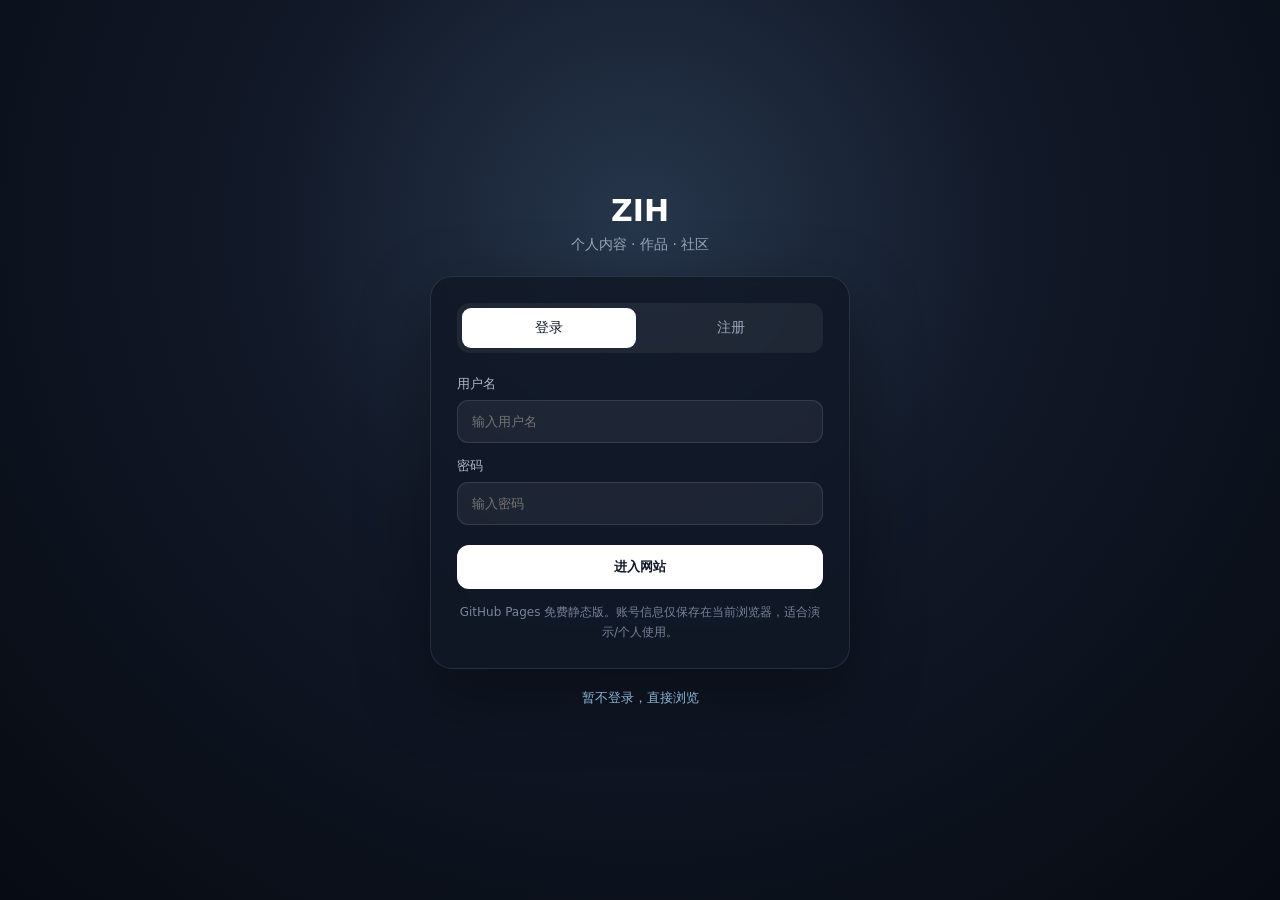
==== commit 31ac9d73: "Add files via upload" ====
--- a/index.html
+++ b/index.html
@@ -853,17 +853,8 @@
     </nav>
 
     <script src="js/app.js"></script>
-
-
-
-<!-- ZIH GitHub Pages 登录/后台桥接 -->
-<script>
-(function(){
-  const s=JSON.parse(localStorage.getItem('zih_session_v1')||'null');
-  window.ZIH_SESSION=s;
-  window.ZIH_LOGOUT=function(){localStorage.removeItem('zih_session_v1');location.href='login.html'};
-})();
-</script>
+    <script src="js/navigation-fix.js"></script>
+
 
 </body>
 </html>
--- a/css/style.css
+++ b/css/style.css
@@ -2166,7 +2166,7 @@
             left: 0;
             right: 0;
             bottom: 0;
-            z-index: 500;
+            z-index: 900;
             background: var(--panel);
             border-top: 1px solid var(--line);
             padding: 6px 8px calc(6px + env(safe-area-inset-bottom, 0px));
@@ -2634,7 +2634,7 @@
             display: flex;
             flex-direction: column;
             gap: 8px;
-            z-index: 510;
+            z-index: 1000;
             pointer-events: none;
         }
         .rail a {
@@ -2650,7 +2650,7 @@
             box-shadow: 0 2px 6px var(--shadow);
             transition: all .2s;
             cursor: pointer;
-            pointer-events: auto;
+            pointer-events: auto !important;
             touch-action: manipulation;
         }
         .rail a:hover {
